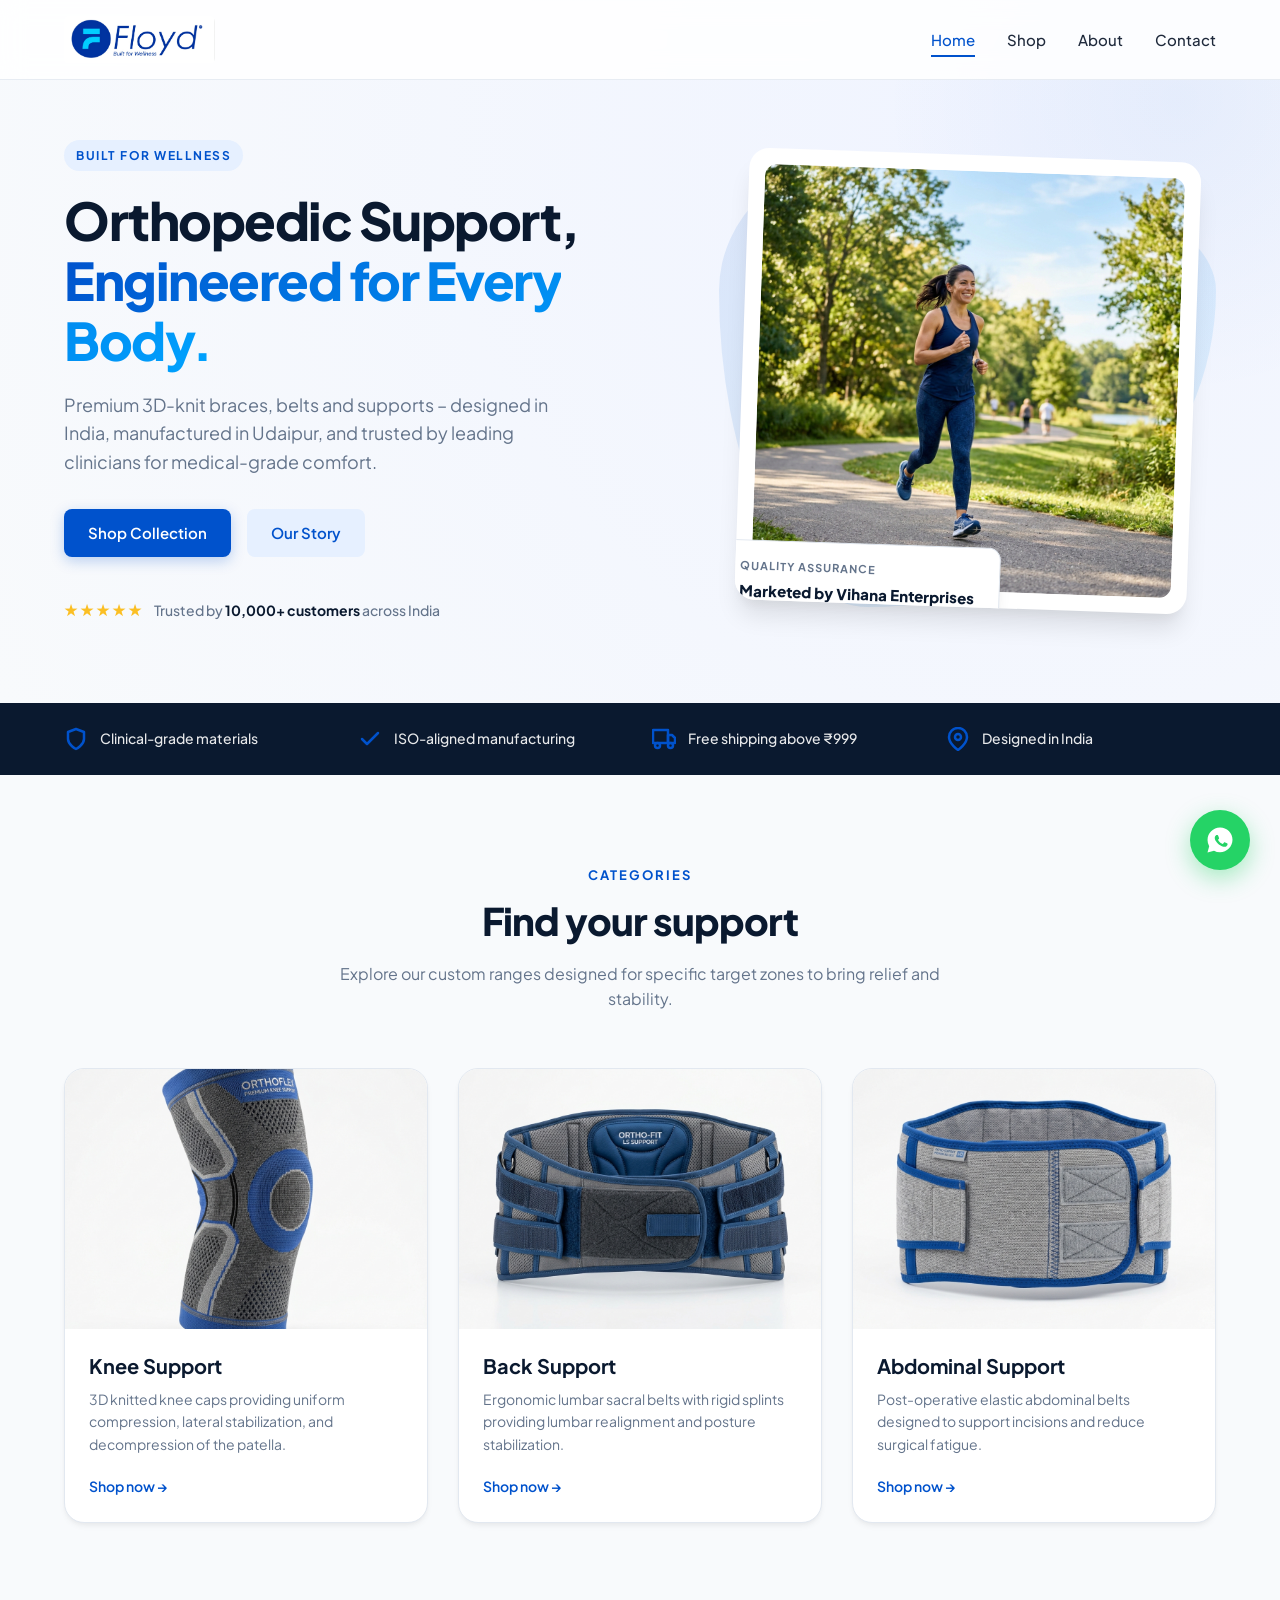
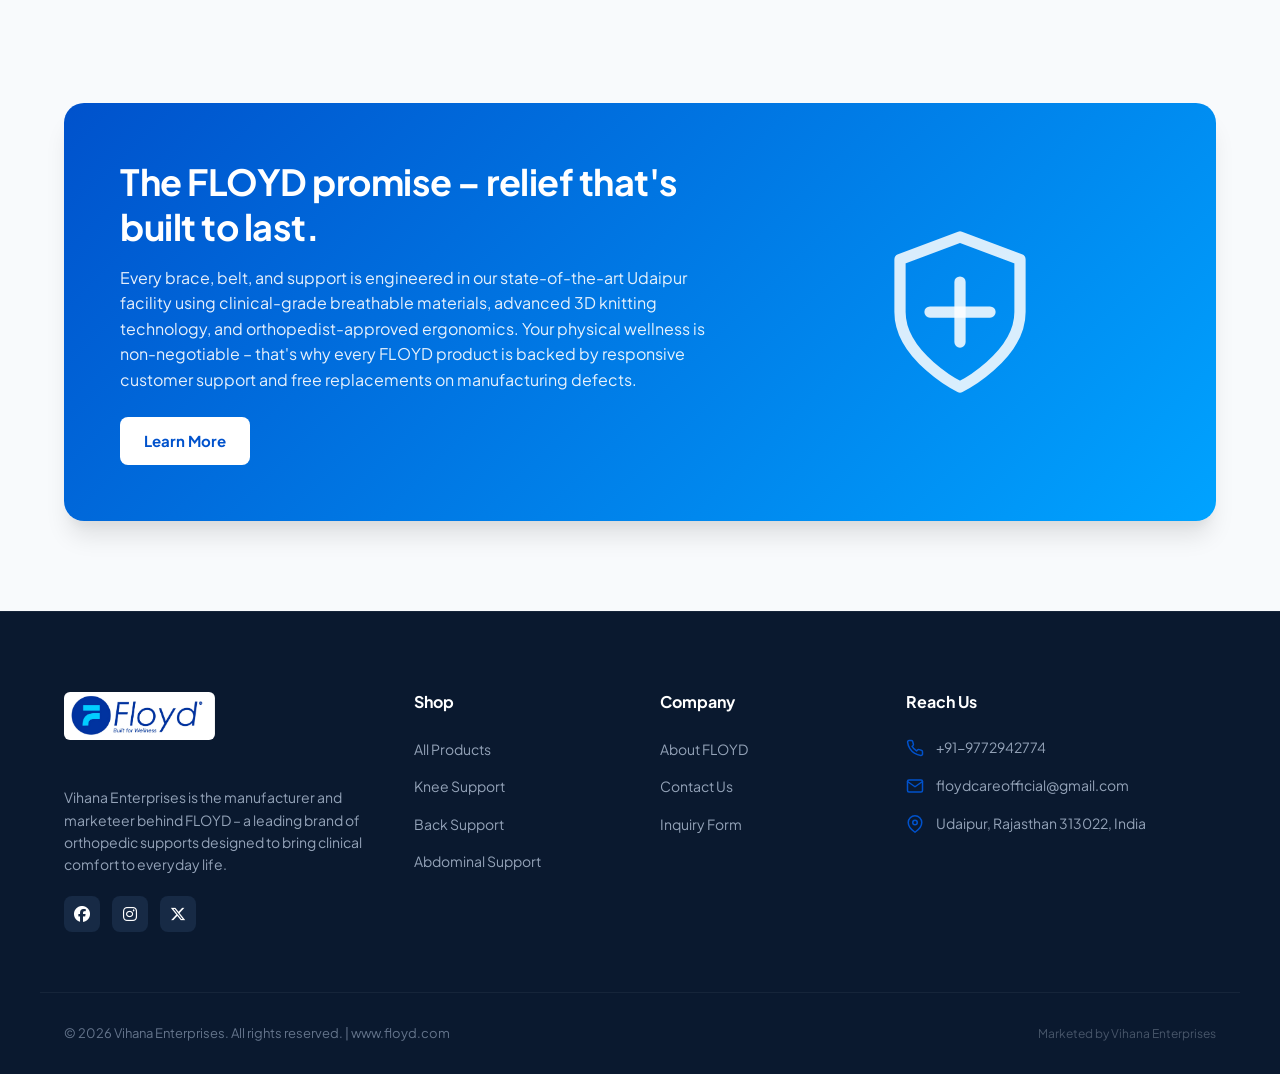
==== index.html @ 330b06b8 "Add main stylesheet for FLOYD design system with comprehensive styles and responsive design" ====
<!DOCTYPE html>
<html lang="en">
<head>
    <meta charset="UTF-8">
    <meta name="viewport" content="width=device-width, initial-scale=1.0">
    <meta name="description" content="FLOYD Orthopedic Supports by Vihana Enterprises. Engineered for clinical comfort in Udaipur, Rajasthan. Shop premium 3D-knit knee caps, lumbar sacral belts, and abdominal supports.">
    <meta name="keywords" content="Floyd, Vihana Enterprises, Orthopedic supports, knee cap, back support, lumbar belt, abdominal belt, Udaipur, India">
    <title>FLOYD Orthopedic Supports | Built for Wellness</title>
    <link rel="stylesheet" href="https://cdnjs.cloudflare.com/ajax/libs/font-awesome/6.5.0/css/all.min.css">
    <link rel="stylesheet" href="styles.css">
</head>
<body>

    <!-- Header Navigation -->
    <header id="main-header">
        <div class="container nav-container">
            <a href="index.html" class="logo" id="header-logo">
                <img src="assets/logo.jpg" alt="FLOYD Logo" class="logo-img">
            </a>
            
            <button class="hamburger" id="menu-hamburger" aria-label="Toggle Menu">
                <span></span>
                <span></span>
                <span></span>
            </button>
            
            <ul class="nav-menu" id="header-nav-menu">
                <li><a href="index.html" class="nav-link">Home</a></li>
                <li><a href="products.html" class="nav-link">Shop</a></li>
                <li><a href="about.html" class="nav-link">About</a></li>
                <li><a href="contact.html" class="nav-link">Contact</a></li>
            </ul>
        </div>
    </header>

    <!-- Main Content -->
    <main>
        
        <!-- Hero Section -->
        <section class="hero" id="home-hero">
            <div class="container hero-grid">
                <div class="hero-content">
                    <span class="badge-tag">Built for Wellness</span>
                    <h1 class="hero-title">
                        Orthopedic Support, <br>
                        <span>Engineered for Every Body.</span>
                    </h1>
                    <p class="hero-desc">
                        Premium 3D-knit braces, belts and supports – designed in India, manufactured in Udaipur, and trusted by leading clinicians for medical-grade comfort.
                    </p>
                    <div class="hero-btns">
                        <a href="products.html" class="btn btn-primary" id="hero-cta-shop">Shop Collection</a>
                        <a href="about.html" class="btn btn-secondary" id="hero-cta-story">Our Story</a>
                    </div>
                    <div class="hero-trust">
                        <div class="stars">
                            <span>★</span><span>★</span><span>★</span><span>★</span><span>★</span>
                        </div>
                        <span class="trust-text">Trusted by <strong>10,000+ customers</strong> across India</span>
                    </div>
                </div>
                
                <div class="hero-image-wrapper">
                    <div class="hero-image-bg"></div>
                    <div class="hero-image-card">
                        <img src="assets/hero_banner.png" alt="FLOYD active orthopedic support lifestyle banner" id="hero-banner-img">
                        <div class="hero-floating-badge">
                            <span class="floating-title">Quality Assurance</span>
                            <span class="floating-val">Marketed by Vihana Enterprises</span>
                        </div>
                    </div>
                </div>
            </div>
        </section>

        <!-- Features ribbon -->
        <section class="features-ribbon" id="features-bar">
            <div class="container ribbon-grid">
                <div class="ribbon-item">
                    <svg width="24" height="24" viewBox="0 0 24 24" fill="none" stroke="currentColor" stroke-width="2.5" stroke-linecap="round" stroke-linejoin="round">
                        <path d="M12 22s8-4 8-10V5l-8-3-8 3v7c0 6 8 10 8 10z"></path>
                    </svg>
                    <span>Clinical-grade materials</span>
                </div>
                <div class="ribbon-item">
                    <svg width="24" height="24" viewBox="0 0 24 24" fill="none" stroke="currentColor" stroke-width="2.5" stroke-linecap="round" stroke-linejoin="round">
                        <polyline points="20 6 9 17 4 12"></polyline>
                    </svg>
                    <span>ISO-aligned manufacturing</span>
                </div>
                <div class="ribbon-item">
                    <svg width="24" height="24" viewBox="0 0 24 24" fill="none" stroke="currentColor" stroke-width="2.5" stroke-linecap="round" stroke-linejoin="round">
                        <rect x="1" y="3" width="15" height="13"></rect>
                        <polygon points="16 8 20 8 23 11 23 16 16 16 16 8"></polygon>
                        <circle cx="5.5" cy="18.5" r="2.5"></circle>
                        <circle cx="18.5" cy="18.5" r="2.5"></circle>
                    </svg>
                    <span>Free shipping above ₹999</span>
                </div>
                <div class="ribbon-item">
                    <svg width="24" height="24" viewBox="0 0 24 24" fill="none" stroke="currentColor" stroke-width="2.5" stroke-linecap="round" stroke-linejoin="round">
                        <path d="M21 10c0 7-9 13-9 13s-9-6-9-13a9 9 0 0 1 18 0z"></path>
                        <circle cx="12" cy="10" r="3"></circle>
                    </svg>
                    <span>Designed in India</span>
                </div>
            </div>
        </section>

        <!-- Categories Section -->
        <section class="section" id="categories-section">
            <div class="container">
                <div class="section-header">
                    <span class="section-subtitle">Categories</span>
                    <h2 class="section-title">Find your support</h2>
                    <p class="section-desc">Explore our custom ranges designed for specific target zones to bring relief and stability.</p>
                </div>
                
                <div class="categories-grid">
                    <!-- Knee Support Card -->
                    <div class="category-card" id="cat-knee">
                        <div class="category-img-container">
                            <img src="assets/knee_support.png" alt="FLOYD Knee Supports">
                        </div>
                        <div class="category-content">
                            <h3 class="category-title">Knee Support</h3>
                            <p class="category-text">3D knitted knee caps providing uniform compression, lateral stabilization, and decompression of the patella.</p>
                            <a href="products.html?category=Knee%20Support" class="category-link">Shop now →</a>
                        </div>
                    </div>
                    
                    <!-- Back Support Card -->
                    <div class="category-card" id="cat-back">
                        <div class="category-img-container">
                            <img src="assets/back_support_ls.png" alt="FLOYD Back Supports">
                        </div>
                        <div class="category-content">
                            <h3 class="category-title">Back Support</h3>
                            <p class="category-text">Ergonomic lumbar sacral belts with rigid splints providing lumbar realignment and posture stabilization.</p>
                            <a href="products.html?category=Back%20Support" class="category-link">Shop now →</a>
                        </div>
                    </div>
                    
                    <!-- Abdominal Support Card -->
                    <div class="category-card" id="cat-abdominal">
                        <div class="category-img-container">
                            <img src="assets/abdominal_support.png" alt="FLOYD Abdominal Supports">
                        </div>
                        <div class="category-content">
                            <h3 class="category-title">Abdominal Support</h3>
                            <p class="category-text">Post-operative elastic abdominal belts designed to support incisions and reduce surgical fatigue.</p>
                            <a href="products.html?category=Abdominal%20Support" class="category-link">Shop now →</a>
                        </div>
                    </div>
                </div>
            </div>
        </section>



        <!-- Floyd Promise Section -->
        <section class="section" id="promise-section">
            <div class="container">
                <div class="banner-promo">
                    <div class="banner-promo-grid">
                        <div>
                            <h2>The FLOYD promise – relief that's built to last.</h2>
                            <p>
                                Every brace, belt, and support is engineered in our state-of-the-art Udaipur facility using clinical-grade breathable materials, advanced 3D knitting technology, and orthopedist-approved ergonomics. Your physical wellness is non-negotiable – that's why every FLOYD product is backed by responsive customer support and free replacements on manufacturing defects.
                            </p>
                            <a href="about.html" class="btn btn-secondary">Learn More</a>
                        </div>
                        <div class="promise-shield-wrapper">
                            <!-- Clean SVG representation of wellness shield -->
                            <svg width="180" height="180" viewBox="0 0 24 24" fill="none" stroke="currentColor" stroke-width="1.5" stroke-linecap="round" stroke-linejoin="round" style="color: rgba(255,255,255,0.85);">
                                <path d="M12 22s8-4 8-10V5l-8-3-8 3v7c0 6 8 10 8 10z"></path>
                                <path d="M12 8v8"></path>
                                <path d="M8 12h8"></path>
                            </svg>
                        </div>
                    </div>
                </div>
            </div>
        </section>

    </main>

    <!-- Footer -->
    <footer id="main-footer">
        <div class="container footer-grid">
            <div class="footer-brand">
                <a href="index.html" class="logo" style="margin-bottom: 20px; display: inline-block;">
                    <img src="assets/logo.jpg" alt="FLOYD Logo" class="logo-img">
                </a>
                <p class="footer-desc">
                    Vihana Enterprises is the manufacturer and marketeer behind FLOYD – a leading brand of orthopedic supports designed to bring clinical comfort to everyday life.
                </p>
                <div class="footer-socials">
                    <a href="https://facebook.com" class="social-icon facebook" target="_blank" aria-label="Facebook">
                        <i class="fa-brands fa-facebook" style="color: rgb(255, 255, 255);"></i>
                    </a>
                    <a href="https://instagram.com" class="social-icon instagram" target="_blank" aria-label="Instagram">
                        <i class="fa-brands fa-instagram" style="color: rgb(255, 255, 255);"></i>
                    </a>
                    <a href="https://twitter.com" class="social-icon twitter" target="_blank" aria-label="Twitter">
                        <i class="fa-brands fa-x-twitter" style="color: rgb(255, 255, 255);"></i>
                    </a>
                </div>
            </div>
            
            <div>
                <h3 class="footer-title">Shop</h3>
                <ul class="footer-links">
                    <li><a href="products.html">All Products</a></li>
                    <li><a href="products.html?category=Knee%20Support">Knee Support</a></li>
                    <li><a href="products.html?category=Back%20Support">Back Support</a></li>
                    <li><a href="products.html?category=Abdominal%20Support">Abdominal Support</a></li>
                </ul>
            </div>
            
            <div>
                <h3 class="footer-title">Company</h3>
                <ul class="footer-links">
                    <li><a href="about.html">About FLOYD</a></li>
                    <li><a href="contact.html">Contact Us</a></li>
                    <li><a href="contact.html">Inquiry Form</a></li>
                </ul>
            </div>
            
            <div>
                <h3 class="footer-title">Reach Us</h3>
                <ul class="footer-contact-list">
                    <li class="footer-contact-item">
                        <svg width="18" height="18" viewBox="0 0 24 24" fill="none" stroke="currentColor" stroke-width="2" stroke-linecap="round" stroke-linejoin="round">
                            <path d="M22 16.92v3a2 2 0 0 1-2.18 2 19.79 19.79 0 0 1-8.63-3.07 19.5 19.5 0 0 1-6-6 19.79 19.79 0 0 1-3.07-8.67A2 2 0 0 1 4.11 2h3a2 2 0 0 1 2 1.72 12.84 12.84 0 0 0 .7 2.81 2 2 0 0 1-.45 2.11L8.09 9.91a16 16 0 0 0 6 6l1.27-1.27a2 2 0 0 1 2.11-.45 12.84 12.84 0 0 0 2.81.7A2 2 0 0 1 22 16.92z"></path>
                        </svg>
                        <span>+91-9772942774</span>
                    </li>
                    <li class="footer-contact-item">
                        <svg width="18" height="18" viewBox="0 0 24 24" fill="none" stroke="currentColor" stroke-width="2" stroke-linecap="round" stroke-linejoin="round">
                            <path d="M4 4h16c1.1 0 2 .9 2 2v12c0 1.1-.9 2-2 2H4c-1.1 0-2-.9-2-2V6c0-1.1.9-2 2-2z"></path>
                            <polyline points="22,6 12,13 2,6"></polyline>
                        </svg>
                        <span>floydcareofficial@gmail.com</span>
                    </li>
                    <li class="footer-contact-item">
                        <svg width="18" height="18" viewBox="0 0 24 24" fill="none" stroke="currentColor" stroke-width="2" stroke-linecap="round" stroke-linejoin="round">
                            <path d="M21 10c0 7-9 13-9 13s-9-6-9-13a9 9 0 0 1 18 0z"></path>
                            <circle cx="12" cy="10" r="3"></circle>
                        </svg>
                        <span>Udaipur, Rajasthan 313022, India</span>
                    </li>
                </ul>
            </div>
        </div>
        
        <div class="container footer-bottom">
            <p class="footer-copy">&copy; 2026 Vihana Enterprises. All rights reserved. | www.floyd.com</p>
            <p style="color: #475569; font-size: 12px;">Marketed by Vihana Enterprises</p>
        </div>
    </footer>

    <!-- Inquiry Modal -->
    <div class="modal" id="inquiry-modal">
        <div class="modal-backdrop"></div>
        <div class="modal-content">
            <button class="modal-close" id="modal-close" aria-label="Close Modal">&times;</button>
            <h2 class="modal-title">Product Inquiry</h2>
            <p class="modal-subtitle">Submit details below and click to send inquiry instantly over WhatsApp.</p>
            
            <form id="inquiry-form">
                <div class="form-group">
                    <label class="form-label" for="inquiry-name">Your Name *</label>
                    <input type="text" id="inquiry-name" class="form-input" placeholder="Enter your full name" required>
                    <div class="form-error"></div>
                </div>
                
                <div class="form-group">
                    <label class="form-label" for="inquiry-phone">WhatsApp Number *</label>
                    <input type="tel" id="inquiry-phone" class="form-input" placeholder="e.g. +91 9876543210" required>
                    <div class="form-error"></div>
                </div>
                
                <div class="form-group">
                    <label class="form-label" for="inquiry-email">Email Address (Optional)</label>
                    <input type="email" id="inquiry-email" class="form-input" placeholder="name@example.com">
                    <div class="form-error"></div>
                </div>
                
                <div class="form-group">
                    <label class="form-label" for="inquiry-product">Select Product</label>
                    <select id="inquiry-product" class="form-input">
                        <option value="FLOYD 2D Knitted Knee Cap">FLOYD 2D Knitted Knee Cap</option>
                        <option value="FLOYD Lumbar Sacral (LS) Belt">FLOYD Lumbar Sacral (LS) Belt</option>
                        <option value="FLOYD Abdominal Support Belt">FLOYD Abdominal Support Belt</option>
                        <option value="FLOYD Contour Lumbar Belt">FLOYD Contour Lumbar Belt</option>
                    </select>
                </div>
                
                <div class="form-group">
                    <label class="form-label" for="inquiry-message">Your Message / Requirements</label>
                    <textarea id="inquiry-message" class="form-input" placeholder="Ask about sizes, bulk orders, shipping details, etc."></textarea>
                </div>
                
                <button type="submit" class="btn btn-primary" style="width: 100%;" id="submit-inquiry">Send via WhatsApp</button>
            </form>
        </div>
    </div>

    <!-- WhatsApp Floating Widget -->
    <div class="whatsapp-widget">
        <span class="whatsapp-tooltip">Chat with Floyd Care</span>
        <a href="https://wa.me/919772942774?text=Hello!%20I%20want%20to%20inquire%20about%20FLOYD%20Orthopedic%20supports." target="_blank" class="whatsapp-bubble" aria-label="Chat on WhatsApp" id="floating-whatsapp-btn">
            <svg width="30" height="30" viewBox="0 0 24 24" fill="currentColor" style="color: #fff;">
                <path d="M12.012 2c-5.506 0-9.989 4.478-9.99 9.984a9.96 9.96 0 0 0 1.333 4.982L2 22l5.202-1.362a9.92 9.92 0 0 0 4.808 1.238h.005c5.502 0 9.987-4.479 9.988-9.987.002-2.67-1.037-5.178-2.927-7.07A9.925 9.925 0 0 0 12.012 2zm5.727 14.1c-.247.697-1.204 1.293-1.663 1.352-.459.06-1.02.109-2.993-.672-2.52-1.001-4.113-3.565-4.24-3.731-.127-.168-1.035-1.378-1.035-2.628 0-1.25.654-1.866.887-2.112.233-.247.508-.309.678-.309.169 0 .339.001.487.009.157.008.365-.06.572.44.207.5.709 1.729.771 1.854.062.125.103.271.02.44-.083.166-.124.271-.249.414-.124.145-.262.324-.374.436-.125.124-.255.259-.11.507.145.248.641 1.057 1.378 1.713.949.845 1.751 1.11 2.006 1.237.255.127.402.107.551-.063.149-.17.639-.741.808-.995.17-.254.339-.212.572-.125.233.086 1.483.7 1.737.828.254.127.424.19.488.3.063.108.063.626-.184 1.323z"/>
            </svg>
        </a>
    </div>

    <!-- General Javascript -->
    <script src="script.js"></script>
</body>
</html>
---- styles.css ----
/* 
   FLOYD - Premium Orthopedic Supports
   Design System & Styling
   Author: Antigravity Code Assistant
*/

@import url('https://fonts.googleapis.com/css2?family=Plus+Jakarta+Sans:wght@300;400;500;600;700;800&display=swap');

/* CSS Variables */
:root {
    --primary-color: #0A192F;
    --primary-light: #172A45;
    --accent-blue: #0052CC;
    --accent-hover: #0043A4;
    --accent-light: #E6F0FF;
    --text-main: #1E293B;
    --text-muted: #64748B;
    --bg-main: #F8FAFC;
    --bg-white: #FFFFFF;
    --border-color: #E2E8F0;
    --success-color: #10B981;
    --warning-color: #F59E0B;
    --danger-color: #EF4444;
    --font-family: 'Plus Jakarta Sans', sans-serif;
    
    /* Shadows & Transitions */
    --shadow-sm: 0 1px 3px rgba(0, 0, 0, 0.05);
    --shadow-md: 0 4px 6px -1px rgba(0, 0, 0, 0.05), 0 2px 4px -1px rgba(0, 0, 0, 0.03);
    --shadow-lg: 0 10px 15px -3px rgba(0, 0, 0, 0.08), 0 4px 6px -2px rgba(0, 0, 0, 0.04);
    --shadow-premium: 0 20px 25px -5px rgba(0, 0, 0, 0.1), 0 10px 10px -5px rgba(0, 0, 0, 0.04);
    --transition-fast: all 0.2s cubic-bezier(0.4, 0, 0.2, 1);
    --transition-smooth: all 0.3s cubic-bezier(0.4, 0, 0.2, 1);
    --border-radius-sm: 8px;
    --border-radius-md: 12px;
    --border-radius-lg: 20px;
    
    /* Layout Sizes */
    --header-height: 80px;
    --max-width: 1200px;
}

/* Reset & Base Styles */
* {
    margin: 0;
    padding: 0;
    box-sizing: border-box;
}

html {
    scroll-behavior: smooth;
    font-size: 16px;
}

body {
    font-family: var(--font-family);
    background-color: var(--bg-main);
    color: var(--text-main);
    line-height: 1.6;
    overflow-x: hidden;
}

h1, h2, h3, h4, h5, h6 {
    font-weight: 700;
    color: var(--primary-color);
    line-height: 1.25;
}

a {
    color: inherit;
    text-decoration: none;
    transition: var(--transition-fast);
}

img {
    max-width: 100%;
    height: auto;
    display: block;
}

button, input, textarea, select {
    font-family: inherit;
    font-size: inherit;
    outline: none;
}

.container {
    width: 100%;
    max-width: var(--max-width);
    margin: 0 auto;
    padding: 0 24px;
}

/* Header & Navigation */
header {
    position: fixed;
    top: 0;
    left: 0;
    width: 100%;
    height: var(--header-height);
    background-color: rgba(255, 255, 255, 0.85);
    backdrop-filter: blur(12px);
    -webkit-backdrop-filter: blur(12px);
    border-bottom: 1px solid rgba(226, 232, 240, 0.8);
    z-index: 1000;
    transition: var(--transition-smooth);
}

header.scrolled {
    height: 70px;
    box-shadow: var(--shadow-md);
    background-color: rgba(255, 255, 255, 0.95);
}

.nav-container {
    height: 100%;
    display: flex;
    justify-content: space-between;
    align-items: center;
}

.logo {
    display: flex;
    align-items: center;
    gap: 10px;
}

.logo-img {
    height: 48px;
    width: auto;
    object-fit: contain;
    border-radius: 6px;
    transition: var(--transition-smooth);
}

.logo:hover .logo-img {
    transform: scale(1.03);
}

.logo-icon {
    width: 38px;
    height: 38px;
    background: linear-gradient(135deg, var(--accent-blue), #00A3FF);
    border-radius: 10px;
    display: flex;
    align-items: center;
    justify-content: center;
    color: #fff;
    font-weight: 800;
    font-size: 20px;
    box-shadow: 0 4px 10px rgba(0, 82, 204, 0.3);
}

.logo-text {
    font-size: 24px;
    font-weight: 800;
    letter-spacing: -0.5px;
    background: linear-gradient(to right, var(--primary-color), var(--accent-blue));
    -webkit-background-clip: text;
    -webkit-text-fill-color: transparent;
}

.logo-sub {
    font-size: 10px;
    text-transform: uppercase;
    letter-spacing: 1px;
    color: var(--text-muted);
    font-weight: 600;
    margin-top: -3px;
}

.nav-menu {
    display: flex;
    align-items: center;
    gap: 32px;
    list-style: none;
}

.nav-link {
    font-weight: 500;
    font-size: 15px;
    color: var(--text-main);
    position: relative;
    padding: 8px 0;
}

.nav-link::after {
    content: '';
    position: absolute;
    bottom: 0;
    left: 0;
    width: 0;
    height: 2px;
    background-color: var(--accent-blue);
    transition: var(--transition-fast);
}

.nav-link:hover, .nav-link.active {
    color: var(--accent-blue);
}

.nav-link.active::after, .nav-link:hover::after {
    width: 100%;
}

.nav-actions {
    display: flex;
    align-items: center;
    gap: 16px;
}

.btn {
    display: inline-flex;
    align-items: center;
    justify-content: center;
    padding: 12px 24px;
    border-radius: var(--border-radius-sm);
    font-weight: 600;
    font-size: 15px;
    transition: var(--transition-smooth);
    cursor: pointer;
    border: none;
    gap: 8px;
}

.btn-primary {
    background-color: var(--accent-blue);
    color: #ffffff;
    box-shadow: 0 4px 14px rgba(0, 82, 204, 0.25);
}

.btn-primary:hover {
    background-color: var(--accent-hover);
    transform: translateY(-2px);
    box-shadow: 0 6px 20px rgba(0, 82, 204, 0.35);
}

.btn-secondary {
    background-color: var(--accent-light);
    color: var(--accent-blue);
}

.btn-secondary:hover {
    background-color: #D6E4FF;
    transform: translateY(-2px);
}

.btn-outline {
    background-color: transparent;
    border: 2px solid var(--accent-blue);
    color: var(--accent-blue);
}

.btn-outline:hover {
    background-color: var(--accent-blue);
    color: #ffffff;
    transform: translateY(-2px);
}

.hamburger {
    display: none;
    flex-direction: column;
    gap: 6px;
    cursor: pointer;
    border: none;
    background: transparent;
    padding: 8px;
    z-index: 1001;
}

.hamburger span {
    display: block;
    width: 26px;
    height: 2.5px;
    background-color: var(--primary-color);
    border-radius: 2px;
    transition: var(--transition-smooth);
}

/* Hero Section */
.hero {
    padding: calc(var(--header-height) + 60px) 0 80px 0;
    background: radial-gradient(circle at 80% 20%, #F0F4FF 0%, var(--bg-main) 100%);
    overflow: hidden;
    position: relative;
}

.hero::before {
    content: '';
    position: absolute;
    width: 600px;
    height: 600px;
    background: radial-gradient(circle, rgba(0, 82, 204, 0.05) 0%, transparent 70%);
    top: -200px;
    right: -200px;
    z-index: 0;
}

.hero-grid {
    display: grid;
    grid-template-columns: 1.1fr 0.9fr;
    gap: 48px;
    align-items: center;
    position: relative;
    z-index: 1;
}

.badge-tag {
    display: inline-block;
    padding: 6px 12px;
    background-color: var(--accent-light);
    color: var(--accent-blue);
    font-size: 12px;
    font-weight: 700;
    text-transform: uppercase;
    letter-spacing: 1.5px;
    border-radius: 50px;
    margin-bottom: 20px;
}

.hero-title {
    font-size: 52px;
    font-weight: 800;
    letter-spacing: -1.5px;
    margin-bottom: 20px;
    line-height: 1.15;
}

.hero-title span {
    background: linear-gradient(135deg, var(--accent-blue), #00A3FF);
    -webkit-background-clip: text;
    -webkit-text-fill-color: transparent;
}

.hero-desc {
    font-size: 18px;
    color: var(--text-muted);
    margin-bottom: 32px;
    max-width: 520px;
}

.hero-btns {
    display: flex;
    gap: 16px;
    margin-bottom: 40px;
}

.hero-trust {
    display: flex;
    align-items: center;
    gap: 12px;
}

.stars {
    color: #FBBF24;
    display: flex;
    gap: 2px;
}

.trust-text {
    font-size: 14px;
    color: var(--text-muted);
    font-weight: 500;
}

.trust-text strong {
    color: var(--primary-color);
}

.hero-image-wrapper {
    position: relative;
    display: flex;
    justify-content: center;
    align-items: center;
}

.hero-image-bg {
    position: absolute;
    width: 100%;
    height: 100%;
    background: linear-gradient(135deg, var(--accent-blue), #00A3FF);
    border-radius: 30% 70% 70% 30% / 30% 30% 70% 70%;
    opacity: 0.1;
    animation: blobMorph 10s ease-in-out infinite alternate;
    z-index: 0;
}

.hero-image-card {
    position: relative;
    background: var(--bg-white);
    padding: 16px;
    border-radius: var(--border-radius-lg);
    box-shadow: var(--shadow-premium);
    z-index: 1;
    overflow: hidden;
    transform: rotate(2deg);
    transition: var(--transition-smooth);
}

.hero-image-card:hover {
    transform: rotate(0deg) scale(1.02);
}

.hero-image-card img {
    border-radius: 12px;
    width: 100%;
    max-height: 420px;
    object-fit: cover;
}

.hero-floating-badge {
    position: absolute;
    bottom: -20px;
    left: -20px;
    background: var(--bg-white);
    padding: 16px 24px;
    border-radius: var(--border-radius-md);
    box-shadow: var(--shadow-lg);
    display: flex;
    flex-direction: column;
    gap: 4px;
    z-index: 2;
    border: 1px solid var(--border-color);
}

.floating-title {
    font-size: 11px;
    text-transform: uppercase;
    letter-spacing: 1px;
    color: var(--text-muted);
    font-weight: 700;
}

.floating-val {
    font-size: 15px;
    font-weight: 800;
    color: var(--primary-color);
}

/* Feature Ribbons */
.features-ribbon {
    background-color: var(--primary-color);
    color: #fff;
    padding: 24px 0;
    position: relative;
    z-index: 10;
}

.ribbon-grid {
    display: grid;
    grid-template-columns: repeat(4, 1fr);
    gap: 24px;
}

.ribbon-item {
    display: flex;
    align-items: center;
    gap: 12px;
    color: rgba(255, 255, 255, 0.9);
    font-size: 14px;
    font-weight: 500;
}

.ribbon-item svg {
    color: var(--accent-blue);
    flex-shrink: 0;
}

/* Sections Styling */
.section {
    padding: 90px 0;
}

.section-bg {
    background-color: var(--bg-white);
}

.section-header {
    text-align: center;
    max-width: 650px;
    margin: 0 auto 56px auto;
}

.section-subtitle {
    display: block;
    color: var(--accent-blue);
    font-size: 13px;
    font-weight: 700;
    text-transform: uppercase;
    letter-spacing: 2px;
    margin-bottom: 12px;
}

.section-title {
    font-size: 38px;
    font-weight: 800;
    letter-spacing: -1px;
    margin-bottom: 16px;
}

.section-desc {
    color: var(--text-muted);
    font-size: 16px;
}

/* Categories Section */
.categories-grid {
    display: grid;
    grid-template-columns: repeat(3, 1fr);
    gap: 30px;
}

.category-card {
    background: var(--bg-white);
    border-radius: var(--border-radius-lg);
    overflow: hidden;
    box-shadow: var(--shadow-md);
    border: 1px solid var(--border-color);
    transition: var(--transition-smooth);
    display: flex;
    flex-direction: column;
}

.category-card:hover {
    transform: translateY(-8px);
    box-shadow: var(--shadow-premium);
    border-color: rgba(0, 82, 204, 0.2);
}

.category-img-container {
    height: 260px;
    overflow: hidden;
    position: relative;
    background-color: var(--bg-main);
}

.category-img-container img {
    width: 100%;
    height: 100%;
    object-fit: cover;
    transition: var(--transition-smooth);
}

.category-card:hover .category-img-container img {
    transform: scale(1.08);
}

.category-content {
    padding: 24px;
    flex-grow: 1;
    display: flex;
    flex-direction: column;
}

.category-title {
    font-size: 20px;
    margin-bottom: 10px;
}

.category-text {
    color: var(--text-muted);
    font-size: 14px;
    margin-bottom: 20px;
    flex-grow: 1;
}

.category-link {
    font-weight: 600;
    font-size: 14px;
    color: var(--accent-blue);
    display: inline-flex;
    align-items: center;
    gap: 6px;
}

.category-card:hover .category-link {
    gap: 12px;
}

/* Bestsellers / Product Grid */
.products-grid {
    display: grid;
    grid-template-columns: repeat(4, 1fr);
    gap: 24px;
}

.product-card {
    background: var(--bg-white);
    border-radius: var(--border-radius-md);
    border: 1px solid var(--border-color);
    padding: 16px;
    position: relative;
    transition: var(--transition-smooth);
    display: flex;
    flex-direction: column;
    justify-content: space-between;
}

.product-card:hover {
    transform: translateY(-5px);
    box-shadow: var(--shadow-lg);
    border-color: rgba(0, 82, 204, 0.15);
}

.discount-badge {
    position: absolute;
    top: 16px;
    left: 16px;
    background-color: #06B6D4;
    color: #fff;
    font-size: 11px;
    font-weight: 700;
    padding: 4px 8px;
    border-radius: 4px;
    z-index: 10;
}

.product-img-wrapper {
    height: 220px;
    background-color: var(--bg-main);
    border-radius: 8px;
    overflow: hidden;
    margin-bottom: 16px;
    display: flex;
    align-items: center;
    justify-content: center;
}

.product-img-wrapper img {
    max-height: 100%;
    max-width: 100%;
    object-fit: contain;
    transition: var(--transition-smooth);
}

.product-card:hover .product-img-wrapper img {
    transform: scale(1.05);
}

.product-meta {
    font-size: 12px;
    color: var(--text-muted);
    font-weight: 600;
    text-transform: uppercase;
    letter-spacing: 0.5px;
    margin-bottom: 6px;
}

.product-name {
    font-size: 16px;
    font-weight: 700;
    color: var(--primary-color);
    margin-bottom: 12px;
    line-height: 1.3;
    min-height: 42px;
}

.product-price-row {
    display: flex;
    align-items: center;
    gap: 8px;
    margin-bottom: 16px;
}

.current-price {
    font-size: 18px;
    font-weight: 800;
    color: var(--accent-blue);
}

.original-price {
    font-size: 14px;
    color: var(--text-muted);
    text-decoration: line-through;
}

.product-card .btn {
    width: 100%;
    padding: 10px 16px;
    font-size: 14px;
}

/* Banner Promo Section */
.banner-promo {
    background: linear-gradient(135deg, var(--accent-blue), #00A3FF);
    color: #fff;
    border-radius: var(--border-radius-lg);
    padding: 56px;
    overflow: hidden;
    position: relative;
    box-shadow: var(--shadow-premium);
}

.banner-promo-grid {
    display: grid;
    grid-template-columns: 1.2fr 0.8fr;
    gap: 40px;
    align-items: center;
}

.promise-shield-wrapper {
    display: flex;
    justify-content: center;
}

.banner-promo h2 {
    color: #fff;
    font-size: 36px;
    margin-bottom: 16px;
    letter-spacing: -0.5px;
}

.banner-promo p {
    color: rgba(255, 255, 255, 0.9);
    font-size: 16px;
    line-height: 1.6;
    margin-bottom: 24px;
}

.banner-promo .btn {
    background-color: #fff;
    color: var(--accent-blue);
    font-weight: 700;
}

.banner-promo .btn:hover {
    background-color: var(--accent-light);
    transform: translateY(-2px);
}

/* Footer Section */
footer {
    background-color: var(--primary-color);
    color: #94A3B8;
    padding: 80px 0 30px 0;
    border-top: 1px solid rgba(255, 255, 255, 0.05);
}

.footer-grid {
    display: grid;
    grid-template-columns: 1.2fr 0.8fr 0.8fr 1.2fr;
    gap: 40px;
    margin-bottom: 60px;
}

.footer-brand .logo-text {
    background: linear-gradient(to right, #fff, #00A3FF);
    -webkit-background-clip: text;
    -webkit-text-fill-color: transparent;
}

.footer-desc {
    font-size: 14px;
    margin: 20px 0;
    line-height: 1.6;
}

.footer-socials {
    display: flex;
    gap: 12px;
}

.social-icon {
    width: 36px;
    height: 36px;
    background-color: var(--primary-light);
    border-radius: 8px;
    display: flex;
    align-items: center;
    justify-content: center;
    color: #fff;
    transition: var(--transition-fast);
}

.social-icon:hover {
    transform: translateY(-2px);
}

.social-icon.facebook:hover {
    background-color: rgb(24, 119, 242);
}

.social-icon.instagram:hover {
    background-color: rgb(225, 48, 108);
}

.social-icon.twitter:hover {
    background-color: rgb(15, 23, 42);
}

.footer-title {
    color: #fff;
    font-size: 16px;
    font-weight: 700;
    margin-bottom: 24px;
    position: relative;
}

.footer-links {
    list-style: none;
    display: flex;
    flex-direction: column;
    gap: 12px;
}

.footer-links a {
    font-size: 14px;
}

.footer-links a:hover {
    color: #fff;
    padding-left: 4px;
}

.footer-contact-list {
    list-style: none;
    display: flex;
    flex-direction: column;
    gap: 16px;
}

.footer-contact-item {
    display: flex;
    align-items: flex-start;
    gap: 12px;
    font-size: 14px;
}

.footer-contact-item svg {
    color: var(--accent-blue);
    flex-shrink: 0;
    margin-top: 3px;
}

.footer-bottom {
    border-top: 1px solid rgba(255, 255, 255, 0.05);
    padding-top: 30px;
    display: flex;
    justify-content: space-between;
    align-items: center;
    font-size: 13px;
}

.footer-copy {
    color: #64748B;
}

/* FLOYD Promise Details section in About */
.about-hero {
    padding: calc(var(--header-height) + 60px) 0 80px 0;
    background: radial-gradient(circle at 10% 20%, #F0F4FF 0%, var(--bg-main) 100%);
}

.about-hero-grid {
    display: grid;
    grid-template-columns: 1.25fr 0.75fr;
    gap: 48px;
    align-items: center;
}

.about-hero-text {
    max-width: 100%;
}

.about-hero-image-wrapper {
    display: flex;
    justify-content: center;
    align-items: center;
}

.about-owner-card {
    background: var(--bg-white);
    padding: 16px;
    border-radius: var(--border-radius-lg);
    box-shadow: var(--shadow-premium);
    border: 1px solid var(--border-color);
    width: 100%;
    max-width: 360px;
    transition: var(--transition-smooth);
}

.about-owner-card:hover {
    transform: translateY(-5px);
    box-shadow: 0 30px 45px -10px rgba(0, 0, 0, 0.12);
}

.about-owner-img {
    width: 100%;
    height: auto;
    border-radius: 12px;
    object-fit: cover;
    aspect-ratio: 4 / 5;
}

.about-owner-info {
    margin-top: 16px;
    text-align: center;
}

.about-owner-name {
    font-size: 19px;
    font-weight: 800;
    color: var(--primary-color);
    letter-spacing: -0.3px;
}

.about-owner-title {
    font-size: 12px;
    color: var(--accent-blue);
    font-weight: 700;
    margin-top: 4px;
    text-transform: uppercase;
    letter-spacing: 0.5px;
}

.about-features-grid {
    display: grid;
    grid-template-columns: repeat(2, 1fr);
    gap: 40px;
    margin-top: 60px;
}

.about-feature-card {
    background: var(--bg-white);
    padding: 32px;
    border-radius: var(--border-radius-md);
    box-shadow: var(--shadow-sm);
    border: 1px solid var(--border-color);
    display: flex;
    gap: 20px;
    transition: var(--transition-smooth);
}

.about-feature-card:hover {
    box-shadow: var(--shadow-lg);
    border-color: rgba(0, 82, 204, 0.15);
}

.about-feature-icon {
    width: 48px;
    height: 48px;
    border-radius: 12px;
    background-color: var(--accent-light);
    color: var(--accent-blue);
    display: flex;
    align-items: center;
    justify-content: center;
    flex-shrink: 0;
}

.about-feature-title {
    font-size: 18px;
    margin-bottom: 8px;
}

.about-feature-text {
    font-size: 14px;
    color: var(--text-muted);
}

/* About Page Get in Touch Banner */
.about-contact-banner {
    margin-top: 80px;
    padding: 48px;
    background: linear-gradient(135deg, var(--accent-blue) 0%, #0099FF 100%);
    border-radius: var(--border-radius-lg);
    box-shadow: var(--shadow-premium);
}

.about-contact-grid {
    display: grid;
    grid-template-columns: 1.2fr 0.8fr;
    gap: 40px;
    align-items: center;
}

.about-contact-info {
    display: flex;
    flex-direction: column;
    gap: 12px;
    color: #ffffff;
    justify-content: center;
    align-items: flex-start;
    padding-left: 40px;
    border-left: 1px solid rgba(255, 255, 255, 0.2);
}

/* Contact Page Styles */
.contact-grid {
    display: grid;
    grid-template-columns: 0.9fr 1.1fr;
    gap: 48px;
}

.contact-info-card {
    background: var(--bg-white);
    padding: 40px;
    border-radius: var(--border-radius-lg);
    box-shadow: var(--shadow-md);
    border: 1px solid var(--border-color);
}

.contact-details {
    margin-top: 32px;
    display: flex;
    flex-direction: column;
    gap: 24px;
}

.contact-detail-item {
    display: flex;
    align-items: flex-start;
    gap: 16px;
}

.contact-detail-icon {
    width: 48px;
    height: 48px;
    border-radius: 12px;
    background-color: var(--accent-light);
    color: var(--accent-blue);
    display: flex;
    align-items: center;
    justify-content: center;
    flex-shrink: 0;
}

.contact-detail-label {
    font-size: 12px;
    text-transform: uppercase;
    font-weight: 700;
    color: var(--text-muted);
    letter-spacing: 0.5px;
}

.contact-detail-value {
    font-size: 16px;
    font-weight: 600;
    color: var(--primary-color);
    margin-top: 2px;
}

.contact-form-wrapper {
    background: var(--bg-white);
    padding: 40px;
    border-radius: var(--border-radius-lg);
    box-shadow: var(--shadow-lg);
    border: 1px solid var(--border-color);
}

.form-title {
    font-size: 24px;
    margin-bottom: 24px;
}

.form-group {
    margin-bottom: 20px;
}

.form-label {
    display: block;
    font-size: 14px;
    font-weight: 600;
    color: var(--primary-color);
    margin-bottom: 8px;
}

.form-input {
    width: 100%;
    padding: 12px 16px;
    border-radius: var(--border-radius-sm);
    border: 1px solid var(--border-color);
    background-color: var(--bg-main);
    color: var(--text-main);
    font-size: 15px;
    transition: var(--transition-fast);
}

.form-input:focus {
    border-color: var(--accent-blue);
    background-color: #fff;
    box-shadow: 0 0 0 3px rgba(0, 82, 204, 0.1);
}

textarea.form-input {
    resize: vertical;
    min-height: 120px;
}

.form-error {
    color: var(--danger-color);
    font-size: 12px;
    font-weight: 500;
    margin-top: 4px;
    display: none;
}

/* Map Section */
.map-container {
    height: 450px;
    border-radius: var(--border-radius-lg);
    overflow: hidden;
    box-shadow: var(--shadow-md);
    border: 1px solid var(--border-color);
}

.map-container iframe {
    width: 100%;
    height: 100%;
    border: 0;
}

/* Products Catalog Filtering Elements */
.catalog-header {
    display: flex;
    justify-content: space-between;
    align-items: center;
    margin-bottom: 40px;
    gap: 20px;
    flex-wrap: wrap;
}

.filter-chips {
    display: flex;
    gap: 12px;
    flex-wrap: wrap;
}

.filter-chip {
    padding: 10px 20px;
    border-radius: 50px;
    background-color: var(--bg-white);
    border: 1px solid var(--border-color);
    font-weight: 600;
    font-size: 14px;
    cursor: pointer;
    transition: var(--transition-fast);
}

.filter-chip:hover {
    border-color: var(--accent-blue);
    color: var(--accent-blue);
}

.filter-chip.active {
    background-color: var(--accent-blue);
    color: #fff;
    border-color: var(--accent-blue);
    box-shadow: 0 4px 10px rgba(0, 82, 204, 0.2);
}

.search-box {
    position: relative;
    max-width: 320px;
    width: 100%;
}

.search-input {
    width: 100%;
    padding: 12px 16px 12px 42px;
    border-radius: 50px;
    border: 1px solid var(--border-color);
    font-size: 14px;
    background-color: var(--bg-white);
    transition: var(--transition-fast);
}

.search-input:focus {
    border-color: var(--accent-blue);
    box-shadow: 0 0 0 3px rgba(0, 82, 204, 0.1);
}

.search-icon {
    position: absolute;
    left: 16px;
    top: 50%;
    transform: translateY(-50%);
    color: var(--text-muted);
    pointer-events: none;
}

.no-products {
    text-align: center;
    grid-column: 1 / -1;
    padding: 60px 20px;
    background: var(--bg-white);
    border-radius: var(--border-radius-md);
    border: 1px solid var(--border-color);
}

.no-products-icon {
    font-size: 48px;
    margin-bottom: 16px;
    color: var(--text-muted);
}

/* Inquiry Modal */
.modal {
    position: fixed;
    top: 0;
    left: 0;
    width: 100%;
    height: 100%;
    z-index: 2000;
    display: none;
    align-items: center;
    justify-content: center;
    opacity: 0;
    transition: opacity 0.3s ease;
}

.modal.active {
    display: flex;
    opacity: 1;
}

.modal-backdrop {
    position: absolute;
    width: 100%;
    height: 100%;
    background-color: rgba(10, 25, 47, 0.6);
    backdrop-filter: blur(4px);
}

.modal-content {
    position: relative;
    background-color: var(--bg-white);
    width: 100%;
    max-width: 550px;
    padding: 40px;
    border-radius: var(--border-radius-lg);
    box-shadow: var(--shadow-premium);
    z-index: 10;
    transform: scale(0.9);
    transition: transform 0.3s cubic-bezier(0.34, 1.56, 0.64, 1);
    max-height: 90vh;
    overflow-y: auto;
}

.modal.active .modal-content {
    transform: scale(1);
}

.modal-close {
    position: absolute;
    top: 24px;
    right: 24px;
    border: none;
    background: transparent;
    cursor: pointer;
    font-size: 24px;
    color: var(--text-muted);
    transition: var(--transition-fast);
    padding: 4px;
}

.modal-close:hover {
    color: var(--primary-color);
    transform: rotate(90deg);
}

.modal-title {
    font-size: 24px;
    margin-bottom: 8px;
}

.modal-subtitle {
    font-size: 14px;
    color: var(--text-muted);
    margin-bottom: 24px;
}

/* Floating WhatsApp Widget */
.whatsapp-widget {
    position: fixed;
    bottom: 30px;
    right: 30px;
    z-index: 999;
    display: flex;
    align-items: center;
    gap: 12px;
}

.whatsapp-bubble {
    width: 60px;
    height: 60px;
    background-color: #25D366;
    border-radius: 50%;
    display: flex;
    align-items: center;
    justify-content: center;
    color: #fff;
    box-shadow: 0 8px 24px rgba(37, 211, 102, 0.4);
    cursor: pointer;
    transition: var(--transition-smooth);
    border: none;
    position: relative;
}

.whatsapp-bubble::after {
    content: '';
    position: absolute;
    width: 100%;
    height: 100%;
    top: 0;
    left: 0;
    border-radius: 50%;
    box-shadow: 0 0 0 0 rgba(37, 211, 102, 0.6);
    animation: whatsappPulse 2s infinite;
}

.whatsapp-bubble:hover {
    background-color: #20BA56;
    transform: scale(1.1) rotate(5deg);
    box-shadow: 0 10px 28px rgba(37, 211, 102, 0.5);
}

.whatsapp-tooltip {
    background-color: var(--primary-color);
    color: #fff;
    padding: 10px 16px;
    border-radius: var(--border-radius-sm);
    font-size: 13px;
    font-weight: 600;
    box-shadow: var(--shadow-lg);
    white-space: nowrap;
    opacity: 0;
    transform: translateX(15px);
    transition: var(--transition-smooth);
    pointer-events: none;
    border: 1px solid rgba(255, 255, 255, 0.1);
}

.whatsapp-widget:hover .whatsapp-tooltip {
    opacity: 1;
    transform: translateX(0);
}

/* Animations */
@keyframes blobMorph {
    0% {
        border-radius: 30% 70% 70% 30% / 30% 30% 70% 70%;
    }
    100% {
        border-radius: 70% 30% 30% 70% / 70% 70% 30% 30%;
    }
}

@keyframes whatsappPulse {
    0% {
        transform: scale(1);
        opacity: 1;
    }
    100% {
        transform: scale(1.4);
        opacity: 0;
    }
}

/* Responsive Breakpoints */
@media (max-width: 1024px) {
    .hero-title {
        font-size: 42px;
    }
    .ribbon-grid {
        grid-template-columns: repeat(2, 1fr);
        gap: 16px;
    }
    .products-grid {
        grid-template-columns: repeat(3, 1fr);
    }
    .footer-grid {
        grid-template-columns: repeat(2, 1fr);
    }
}

@media (max-width: 768px) {
    .hamburger {
        display: flex;
    }
    
    .nav-menu {
        position: fixed;
        top: var(--header-height);
        left: -100%;
        width: 100%;
        height: calc(100vh - var(--header-height));
        background-color: var(--bg-white);
        flex-direction: column;
        justify-content: flex-start;
        padding: 40px 24px;
        gap: 24px;
        transition: var(--transition-smooth);
        border-top: 1px solid var(--border-color);
        box-shadow: var(--shadow-lg);
    }
    
    .nav-menu.active {
        left: 0;
    }
    
    .nav-actions {
        display: none; /* Hide action buttons on mobile, or move into menu */
    }
    
    .nav-menu.active ~ .nav-actions {
        display: flex;
        position: absolute;
        bottom: 40px;
        left: 24px;
        width: calc(100% - 48px);
    }
    
    .hero-grid {
        grid-template-columns: 1fr;
        gap: 40px;
        text-align: center;
    }
    
    .hero-desc {
        margin-left: auto;
        margin-right: auto;
    }
    
    .hero-btns {
        justify-content: center;
    }
    
    .hero-trust {
        justify-content: center;
    }
    
    .hero-image-wrapper {
        order: -1;
        margin-bottom: 20px;
    }
    
    .hero-image-card {
        transform: rotate(0);
        max-width: 360px;
    }
    
    .categories-grid {
        grid-template-columns: 1fr;
        max-width: 400px;
        margin: 0 auto;
    }
    
    .products-grid {
        grid-template-columns: repeat(2, 1fr);
    }
    
    .banner-promo-grid {
        grid-template-columns: 1fr;
        text-align: center;
    }
    
    .banner-promo {
        padding: 40px 24px;
    }
    
    .contact-grid {
        grid-template-columns: 1fr;
    }
    
    .about-features-grid {
        grid-template-columns: 1fr;
    }
    
    .catalog-header {
        flex-direction: column;
        align-items: flex-start;
    }
    
    .search-box {
        max-width: 100%;
    }

    /* Mobile overrides for About Page Contact Banner */
    .about-contact-banner {
        padding: 40px 24px;
    }
    
    .about-contact-grid {
        grid-template-columns: 1fr;
        text-align: center;
        gap: 30px;
    }
    
    .about-contact-info {
        padding-left: 0;
        border-left: none;
        align-items: center;
        border-top: 1px solid rgba(255, 255, 255, 0.2);
        padding-top: 24px;
        width: 100%;
    }

    .logo-img {
        height: 38px;
    }

    /* Mobile overrides for About Owner layout */
    .about-hero-grid {
        grid-template-columns: 1fr;
        gap: 40px;
        text-align: center;
    }

    .about-owner-card {
        margin: 0 auto;
    }

    .promise-shield-wrapper {
        display: none;
    }
}

@media (max-width: 500px) {
    .hero-title {
        font-size: 32px;
    }
    
    .hero-btns {
        flex-direction: column;
        width: 100%;
    }
    
    .hero-btns .btn {
        width: 100%;
    }
    
    .ribbon-grid {
        grid-template-columns: 1fr;
    }
    
    .products-grid {
        grid-template-columns: 1fr;
        max-width: 320px;
        margin: 0 auto;
    }
    
    .footer-grid {
        grid-template-columns: 1fr;
    }
    
    .footer-bottom {
        flex-direction: column;
        gap: 16px;
        text-align: center;
    }
    
    .modal-content {
        padding: 24px;
    }
    
    .whatsapp-widget {
        bottom: 20px;
        right: 20px;
    }
    
    .whatsapp-tooltip {
        display: none; /* Hide tooltip on small mobile screens */
    }
}
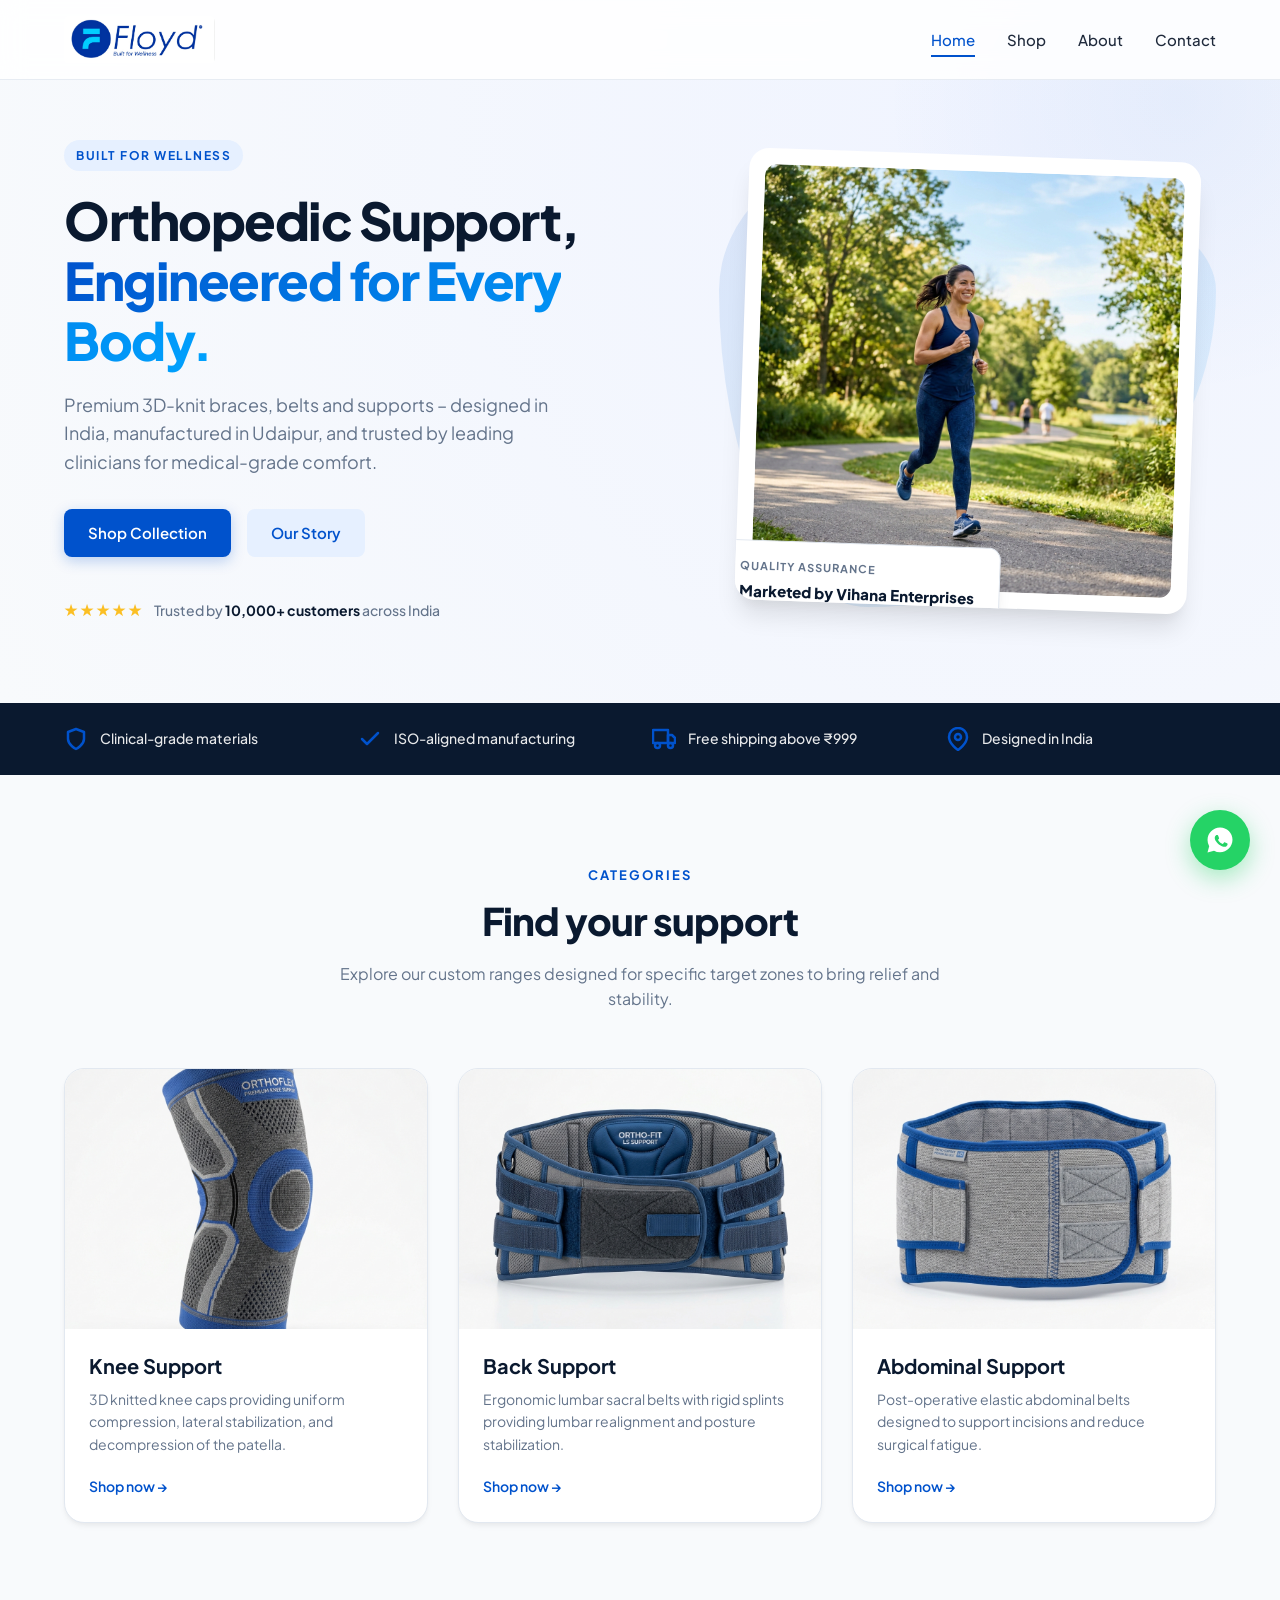
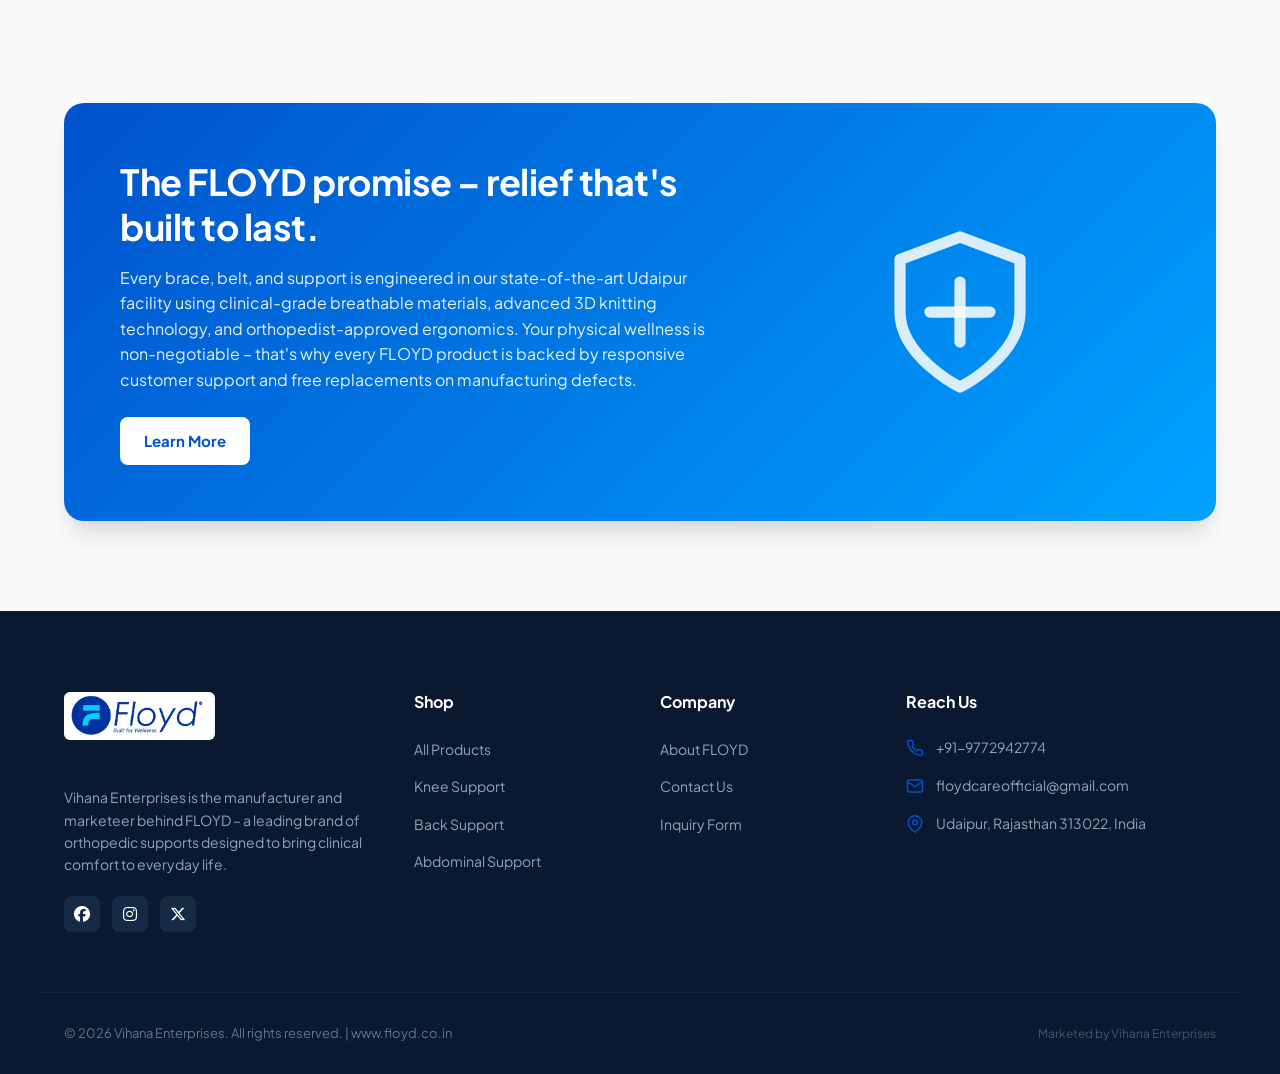
==== commit aba06c16: "Update footer copyright links to reflect the correct domain for Vihana Enterprises" ====
--- a/index.html
+++ b/index.html
@@ -255,7 +255,7 @@
         </div>
         
         <div class="container footer-bottom">
-            <p class="footer-copy">&copy; 2026 Vihana Enterprises. All rights reserved. | www.floyd.com</p>
+            <p class="footer-copy">&copy; 2026 Vihana Enterprises. All rights reserved. | www.floyd.co.in</p>
             <p style="color: #475569; font-size: 12px;">Marketed by Vihana Enterprises</p>
         </div>
     </footer>
--- a/styles.css
+++ b/styles.css
@@ -1410,6 +1410,12 @@
         width: calc(100% - 48px);
     }
     
+    .hero {
+        padding: calc(var(--header-height) + 40px) 0 60px 0;
+        background: linear-gradient(180deg, rgba(255, 255, 255, 0.85) 0%, rgba(240, 244, 255, 0.9) 100%), url('assets/hero_banner.png') no-repeat center center;
+        background-size: cover;
+    }
+    
     .hero-grid {
         grid-template-columns: 1fr;
         gap: 40px;
@@ -1430,13 +1436,7 @@
     }
     
     .hero-image-wrapper {
-        order: -1;
-        margin-bottom: 20px;
-    }
-    
-    .hero-image-card {
-        transform: rotate(0);
-        max-width: 360px;
+        display: none;
     }
     
     .categories-grid {
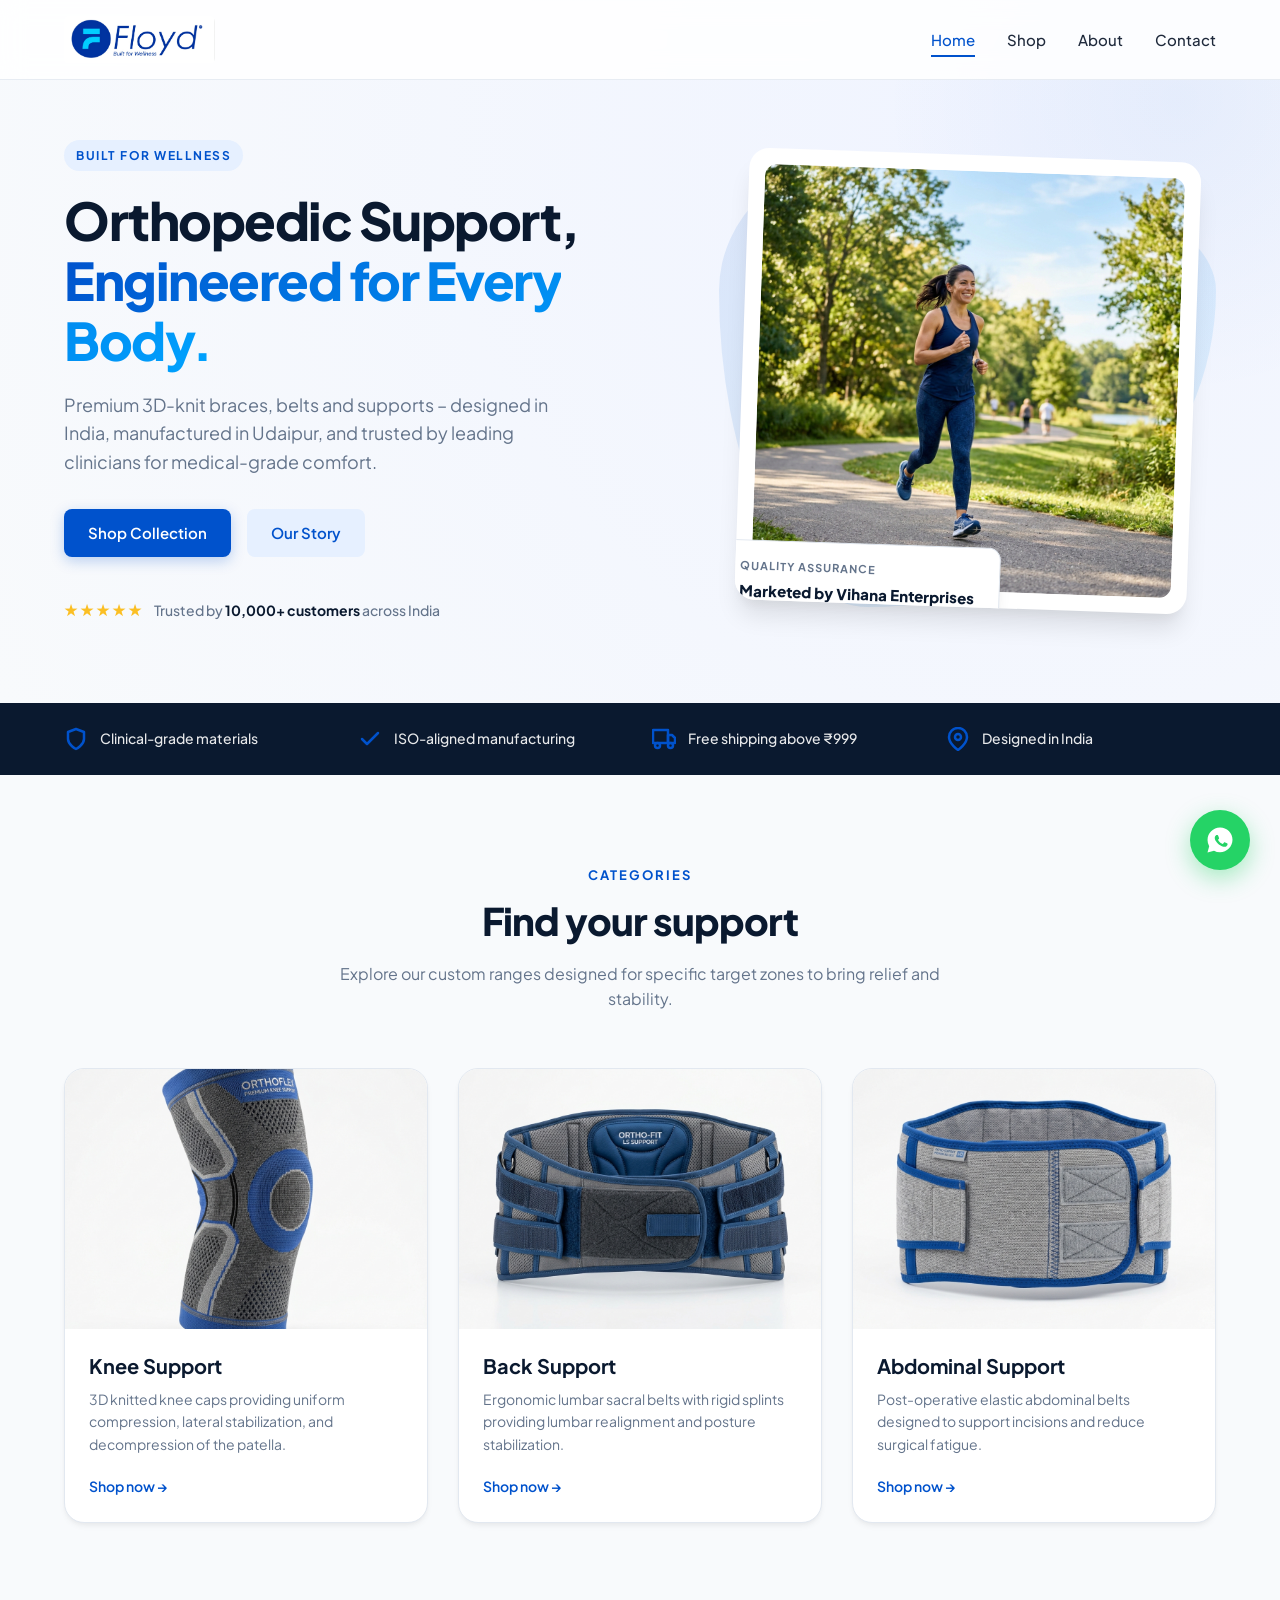
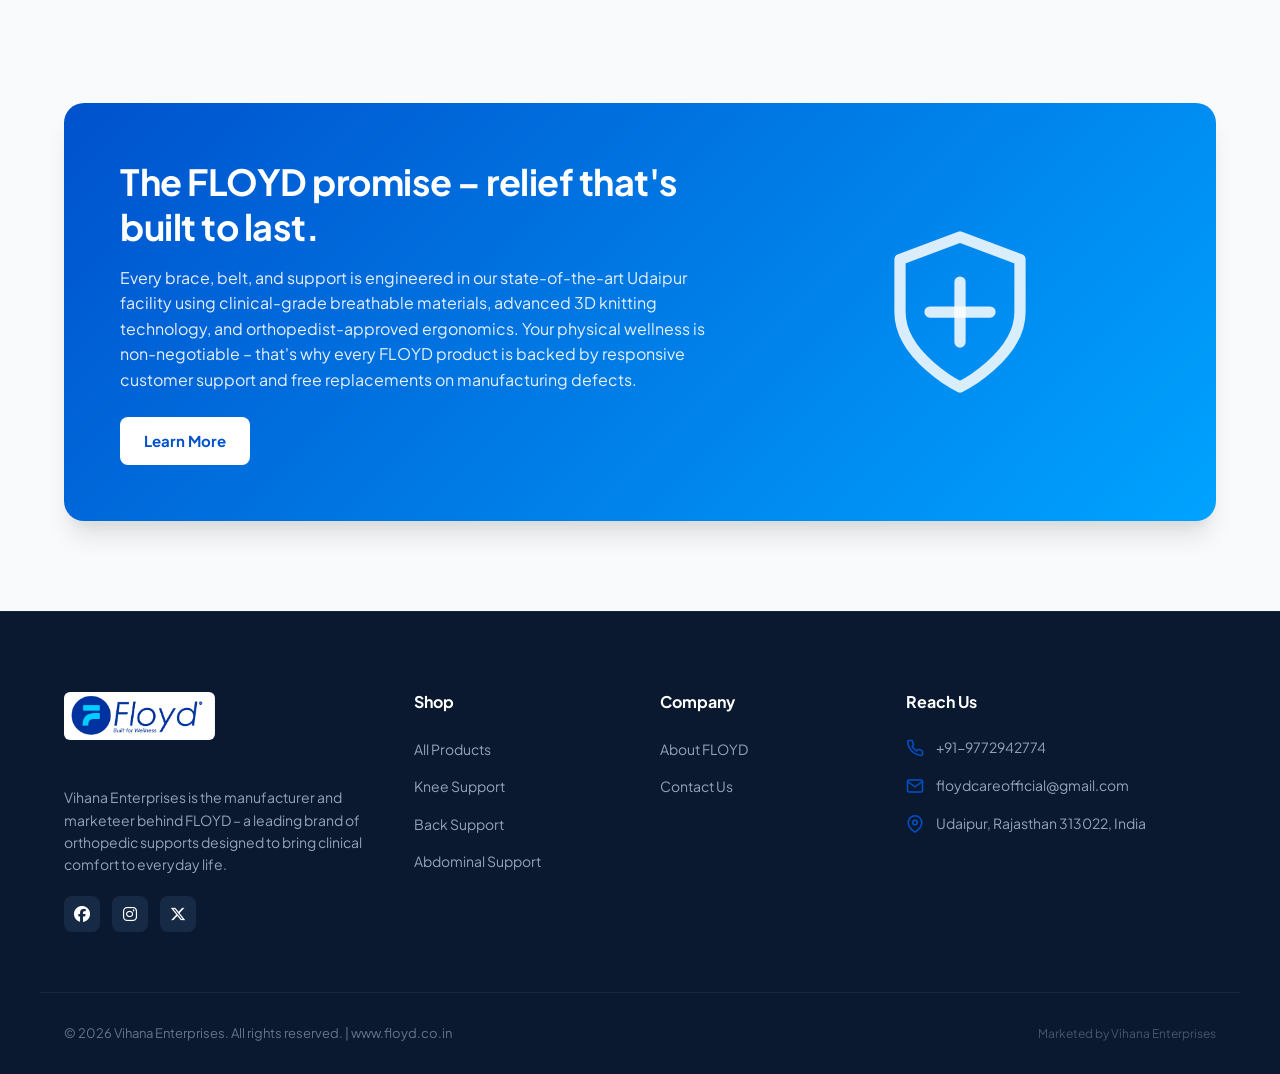
==== commit bd08af80: "feat: Implement dynamic product detail overlay with enhanced features and reviews - Added a new prod" ====
--- a/index.html
+++ b/index.html
@@ -199,10 +199,10 @@
                     <a href="https://facebook.com" class="social-icon facebook" target="_blank" aria-label="Facebook">
                         <i class="fa-brands fa-facebook" style="color: rgb(255, 255, 255);"></i>
                     </a>
-                    <a href="https://instagram.com" class="social-icon instagram" target="_blank" aria-label="Instagram">
+                    <a href="https://www.instagram.com/floyd_wellnessstore?igsh=azV6aXJ0bWRpNHFj" class="social-icon instagram" target="_blank" aria-label="Instagram">
                         <i class="fa-brands fa-instagram" style="color: rgb(255, 255, 255);"></i>
                     </a>
-                    <a href="https://twitter.com" class="social-icon twitter" target="_blank" aria-label="Twitter">
+                    <a href="https://x.com/FLOYDCARE" class="social-icon twitter" target="_blank" aria-label="Twitter">
                         <i class="fa-brands fa-x-twitter" style="color: rgb(255, 255, 255);"></i>
                     </a>
                 </div>
@@ -223,7 +223,6 @@
                 <ul class="footer-links">
                     <li><a href="about.html">About FLOYD</a></li>
                     <li><a href="contact.html">Contact Us</a></li>
-                    <li><a href="contact.html">Inquiry Form</a></li>
                 </ul>
             </div>
             
@@ -260,52 +259,7 @@
         </div>
     </footer>
 
-    <!-- Inquiry Modal -->
-    <div class="modal" id="inquiry-modal">
-        <div class="modal-backdrop"></div>
-        <div class="modal-content">
-            <button class="modal-close" id="modal-close" aria-label="Close Modal">&times;</button>
-            <h2 class="modal-title">Product Inquiry</h2>
-            <p class="modal-subtitle">Submit details below and click to send inquiry instantly over WhatsApp.</p>
-            
-            <form id="inquiry-form">
-                <div class="form-group">
-                    <label class="form-label" for="inquiry-name">Your Name *</label>
-                    <input type="text" id="inquiry-name" class="form-input" placeholder="Enter your full name" required>
-                    <div class="form-error"></div>
-                </div>
-                
-                <div class="form-group">
-                    <label class="form-label" for="inquiry-phone">WhatsApp Number *</label>
-                    <input type="tel" id="inquiry-phone" class="form-input" placeholder="e.g. +91 9876543210" required>
-                    <div class="form-error"></div>
-                </div>
-                
-                <div class="form-group">
-                    <label class="form-label" for="inquiry-email">Email Address (Optional)</label>
-                    <input type="email" id="inquiry-email" class="form-input" placeholder="name@example.com">
-                    <div class="form-error"></div>
-                </div>
-                
-                <div class="form-group">
-                    <label class="form-label" for="inquiry-product">Select Product</label>
-                    <select id="inquiry-product" class="form-input">
-                        <option value="FLOYD 2D Knitted Knee Cap">FLOYD 2D Knitted Knee Cap</option>
-                        <option value="FLOYD Lumbar Sacral (LS) Belt">FLOYD Lumbar Sacral (LS) Belt</option>
-                        <option value="FLOYD Abdominal Support Belt">FLOYD Abdominal Support Belt</option>
-                        <option value="FLOYD Contour Lumbar Belt">FLOYD Contour Lumbar Belt</option>
-                    </select>
-                </div>
-                
-                <div class="form-group">
-                    <label class="form-label" for="inquiry-message">Your Message / Requirements</label>
-                    <textarea id="inquiry-message" class="form-input" placeholder="Ask about sizes, bulk orders, shipping details, etc."></textarea>
-                </div>
-                
-                <button type="submit" class="btn btn-primary" style="width: 100%;" id="submit-inquiry">Send via WhatsApp</button>
-            </form>
-        </div>
-    </div>
+
 
     <!-- WhatsApp Floating Widget -->
     <div class="whatsapp-widget">
--- a/styles.css
+++ b/styles.css
@@ -1559,6 +1559,532 @@
     }
     
     .whatsapp-tooltip {
-        display: none; /* Hide tooltip on small mobile screens */
-    }
-}
+        display: none;
+    }
+}
+
+/* ==========================================================================
+   Premium Product Detail Page / Overlay Styles (Apple + Amazon inspired)
+   ========================================================================== */
+
+.product-detail-overlay {
+    position: fixed;
+    top: 0;
+    left: 0;
+    width: 100%;
+    height: 100%;
+    background-color: var(--bg-main);
+    z-index: 3000;
+    overflow-y: auto;
+    display: none;
+    opacity: 0;
+    transform: translateY(30px);
+    transition: opacity 0.35s cubic-bezier(0.4, 0, 0.2, 1), transform 0.35s cubic-bezier(0.4, 0, 0.2, 1);
+}
+
+.product-detail-overlay.active {
+    display: block;
+    opacity: 1;
+    transform: translateY(0);
+}
+
+/* Header style inside detail view */
+.detail-header {
+    background-color: var(--bg-white);
+    border-bottom: 1px solid var(--border-color);
+    position: sticky;
+    top: 0;
+    z-index: 100;
+    box-shadow: var(--shadow-sm);
+    padding: 16px 0;
+}
+
+.detail-header-content {
+    display: flex;
+    justify-content: space-between;
+    align-items: center;
+}
+
+.back-btn {
+    background: transparent;
+    border: none;
+    color: var(--accent-blue);
+    font-size: 16px;
+    font-weight: 600;
+    cursor: pointer;
+    display: flex;
+    align-items: center;
+    gap: 8px;
+    transition: var(--transition-smooth);
+    padding: 8px 16px;
+    border-radius: var(--border-radius-sm);
+}
+
+.back-btn:hover {
+    background-color: var(--accent-light);
+    color: #0045b5;
+}
+
+.detail-logo img {
+    height: 40px;
+    width: auto;
+}
+
+/* Body container styling */
+.detail-content-body {
+    padding: 40px 0 80px 0;
+}
+
+/* Main Grid: Left Section (45%) and Right Section (55%) */
+.detail-main-grid {
+    display: grid;
+    grid-template-columns: 0.45fr 0.55fr;
+    gap: 48px;
+    background-color: var(--bg-white);
+    border-radius: var(--border-radius-lg);
+    border: 1px solid var(--border-color);
+    padding: 40px;
+    box-shadow: var(--shadow-md);
+    margin-bottom: 40px;
+}
+
+/* Left Section: Thumbnail gallery + Main Image */
+.detail-left-section {
+    display: flex;
+    gap: 20px;
+}
+
+.thumbnail-gallery {
+    display: flex;
+    flex-direction: column;
+    gap: 12px;
+    flex-shrink: 0;
+}
+
+.thumbnail-item {
+    width: 60px;
+    height: 60px;
+    border: 1px solid var(--border-color);
+    border-radius: var(--border-radius-sm);
+    overflow: hidden;
+    cursor: pointer;
+    transition: var(--transition-smooth);
+    background-color: var(--bg-main);
+}
+
+.thumbnail-item img {
+    width: 100%;
+    height: 100%;
+    object-fit: cover;
+}
+
+.thumbnail-item:hover,
+.thumbnail-item.active {
+    border-color: var(--accent-blue);
+    box-shadow: 0 0 0 2px rgba(30, 94, 255, 0.15);
+}
+
+.main-image-container {
+    flex-grow: 1;
+    border: 1px solid var(--border-color);
+    border-radius: var(--border-radius-md);
+    overflow: hidden;
+    box-shadow: var(--shadow-sm);
+    background-color: var(--bg-main);
+    display: flex;
+    justify-content: center;
+    align-items: center;
+    position: relative;
+    padding: 20px;
+}
+
+.main-image-container img {
+    max-width: 100%;
+    max-height: 420px;
+    object-fit: contain;
+    transition: transform 0.3s ease;
+}
+
+.main-image-container:hover img {
+    transform: scale(1.06);
+}
+
+/* Right Section details */
+.detail-right-section {
+    display: flex;
+    flex-direction: column;
+}
+
+.detail-meta-category {
+    font-size: 12px;
+    font-weight: 700;
+    text-transform: uppercase;
+    color: var(--accent-blue);
+    letter-spacing: 1.5px;
+    margin-bottom: 8px;
+}
+
+.detail-product-title {
+    font-size: 30px;
+    font-weight: 800;
+    color: var(--primary-color);
+    margin-bottom: 12px;
+    line-height: 1.2;
+}
+
+.detail-rating-row {
+    display: flex;
+    align-items: center;
+    gap: 12px;
+    margin-bottom: 24px;
+    font-size: 14px;
+}
+
+.detail-stars {
+    color: #FBBF24;
+    letter-spacing: 1px;
+}
+
+.detail-rating-val {
+    color: var(--text-muted);
+}
+
+.detail-size-selector {
+    margin-bottom: 24px;
+}
+
+.selector-label {
+    display: block;
+    font-size: 14px;
+    font-weight: 700;
+    color: var(--primary-color);
+    margin-bottom: 10px;
+}
+
+.size-options {
+    display: flex;
+    gap: 10px;
+}
+
+.size-btn {
+    min-width: 48px;
+    height: 44px;
+    border: 1px solid var(--border-color);
+    background: var(--bg-white);
+    color: var(--primary-color);
+    font-size: 14px;
+    font-weight: 700;
+    border-radius: var(--border-radius-sm);
+    cursor: pointer;
+    transition: var(--transition-smooth);
+    display: flex;
+    justify-content: center;
+    align-items: center;
+}
+
+.size-btn:hover {
+    border-color: var(--accent-blue);
+    color: var(--accent-blue);
+}
+
+.size-btn.active {
+    border-color: var(--accent-blue);
+    background-color: var(--accent-blue);
+    color: #fff;
+    box-shadow: 0 4px 10px rgba(30, 94, 255, 0.25);
+}
+
+.detail-cta-row {
+    display: flex;
+    gap: 16px;
+    margin-bottom: 32px;
+}
+
+.detail-cta-row .btn {
+    flex: 1;
+    height: 48px;
+    font-size: 16px;
+    font-weight: 700;
+}
+
+.detail-features-section {
+    border-top: 1px solid var(--border-color);
+    padding-top: 24px;
+}
+
+.detail-section-title {
+    font-size: 18px;
+    font-weight: 800;
+    color: var(--primary-color);
+    margin-bottom: 16px;
+    letter-spacing: -0.3px;
+}
+
+.detail-features-list {
+    list-style: none;
+    display: flex;
+    flex-direction: column;
+    gap: 10px;
+}
+
+.detail-features-list li {
+    font-size: 14px;
+    color: var(--text-muted);
+    position: relative;
+    padding-left: 24px;
+}
+
+.detail-features-list li::before {
+    content: "✓";
+    position: absolute;
+    left: 0;
+    top: -2px;
+    color: var(--accent-blue);
+    font-weight: 900;
+    font-size: 15px;
+}
+
+/* Bottom Sections layout */
+.detail-bottom-section {
+    display: grid;
+    grid-template-columns: 1fr;
+    gap: 32px;
+}
+
+.detail-desc-box,
+.detail-specs-box,
+.detail-faq-box,
+.detail-reviews-box {
+    background-color: var(--bg-white);
+    border-radius: var(--border-radius-lg);
+    border: 1px solid var(--border-color);
+    padding: 32px;
+    box-shadow: var(--shadow-sm);
+}
+
+.detail-desc-box p {
+    font-size: 15px;
+    line-height: 1.7;
+    color: var(--text-muted);
+}
+
+/* Specs table */
+.specs-grid {
+    display: grid;
+    grid-template-columns: repeat(2, 1fr);
+    gap: 16px;
+}
+
+.specs-row {
+    display: flex;
+    justify-content: space-between;
+    padding: 12px 16px;
+    background-color: var(--bg-main);
+    border-radius: var(--border-radius-sm);
+}
+
+.specs-label {
+    font-weight: 700;
+    color: var(--primary-color);
+    font-size: 14px;
+}
+
+.specs-value {
+    color: var(--text-muted);
+    font-size: 14px;
+}
+
+/* FAQs accordion */
+.faq-item {
+    border-bottom: 1px solid var(--border-color);
+    padding: 16px 0;
+}
+
+.faq-item:last-child {
+    border-bottom: none;
+}
+
+.faq-question {
+    font-size: 15px;
+    font-weight: 700;
+    color: var(--primary-color);
+    cursor: pointer;
+    display: flex;
+    justify-content: space-between;
+    align-items: center;
+}
+
+.faq-question::after {
+    content: "+";
+    font-size: 20px;
+    color: var(--accent-blue);
+    font-weight: 700;
+    transition: transform 0.2s ease;
+}
+
+.faq-item.active .faq-question::after {
+    content: "−";
+    transform: rotate(180deg);
+}
+
+.faq-answer {
+    font-size: 14px;
+    color: var(--text-muted);
+    line-height: 1.6;
+    margin-top: 10px;
+    display: none;
+}
+
+.faq-item.active .faq-answer {
+    display: block;
+}
+
+/* Reviews Score summary */
+.reviews-summary-grid {
+    display: flex;
+    gap: 40px;
+    align-items: center;
+    border-bottom: 1px solid var(--border-color);
+    padding-bottom: 24px;
+    margin-bottom: 24px;
+}
+
+.reviews-score-card {
+    text-align: center;
+    background-color: var(--accent-light);
+    padding: 24px;
+    border-radius: var(--border-radius-md);
+    min-width: 140px;
+}
+
+.score-num {
+    font-size: 36px;
+    font-weight: 800;
+    color: var(--accent-blue);
+    line-height: 1;
+    margin-bottom: 6px;
+}
+
+.score-stars {
+    color: #FBBF24;
+    margin-bottom: 8px;
+    font-size: 12px;
+}
+
+.score-count {
+    font-size: 12px;
+    color: var(--text-muted);
+}
+
+.reviews-progress-bars {
+    flex-grow: 1;
+    display: flex;
+    flex-direction: column;
+    gap: 8px;
+}
+
+.progress-row {
+    display: flex;
+    align-items: center;
+    font-size: 13px;
+    color: var(--text-muted);
+    gap: 12px;
+}
+
+.progress-row span:first-child {
+    min-width: 48px;
+}
+
+.progress-row span:last-child {
+    min-width: 32px;
+    text-align: right;
+}
+
+.progress-bar-bg {
+    flex-grow: 1;
+    height: 8px;
+    background-color: var(--border-color);
+    border-radius: 4px;
+    overflow: hidden;
+}
+
+.progress-bar-fill {
+    height: 100%;
+    background-color: #FBBF24;
+    border-radius: 4px;
+}
+
+/* Reviews list items */
+.reviews-list {
+    display: flex;
+    flex-direction: column;
+    gap: 20px;
+}
+
+.review-item {
+    border-bottom: 1px solid var(--border-color);
+    padding-bottom: 20px;
+}
+
+.review-item:last-child {
+    border-bottom: none;
+    padding-bottom: 0;
+}
+
+.review-header {
+    display: flex;
+    justify-content: space-between;
+    margin-bottom: 8px;
+    font-size: 14px;
+}
+
+.review-user {
+    font-weight: 700;
+    color: var(--primary-color);
+}
+
+.review-date {
+    color: var(--text-muted);
+    font-size: 12px;
+}
+
+.review-body {
+    font-size: 14px;
+    line-height: 1.6;
+    color: var(--text-muted);
+}
+
+/* Responsive Overrides for detail page */
+@media (max-width: 900px) {
+    .detail-main-grid {
+        grid-template-columns: 1fr;
+        gap: 32px;
+        padding: 24px;
+    }
+    
+    .detail-left-section {
+        flex-direction: column-reverse;
+    }
+    
+    .thumbnail-gallery {
+        flex-direction: row;
+        overflow-x: auto;
+        padding-bottom: 8px;
+    }
+    
+    .specs-grid {
+        grid-template-columns: 1fr;
+    }
+}
+
+@media (max-width: 500px) {
+    .reviews-summary-grid {
+        flex-direction: column;
+        align-items: stretch;
+        gap: 20px;
+    }
+    
+    .detail-cta-row {
+        flex-direction: column;
+    }
+}
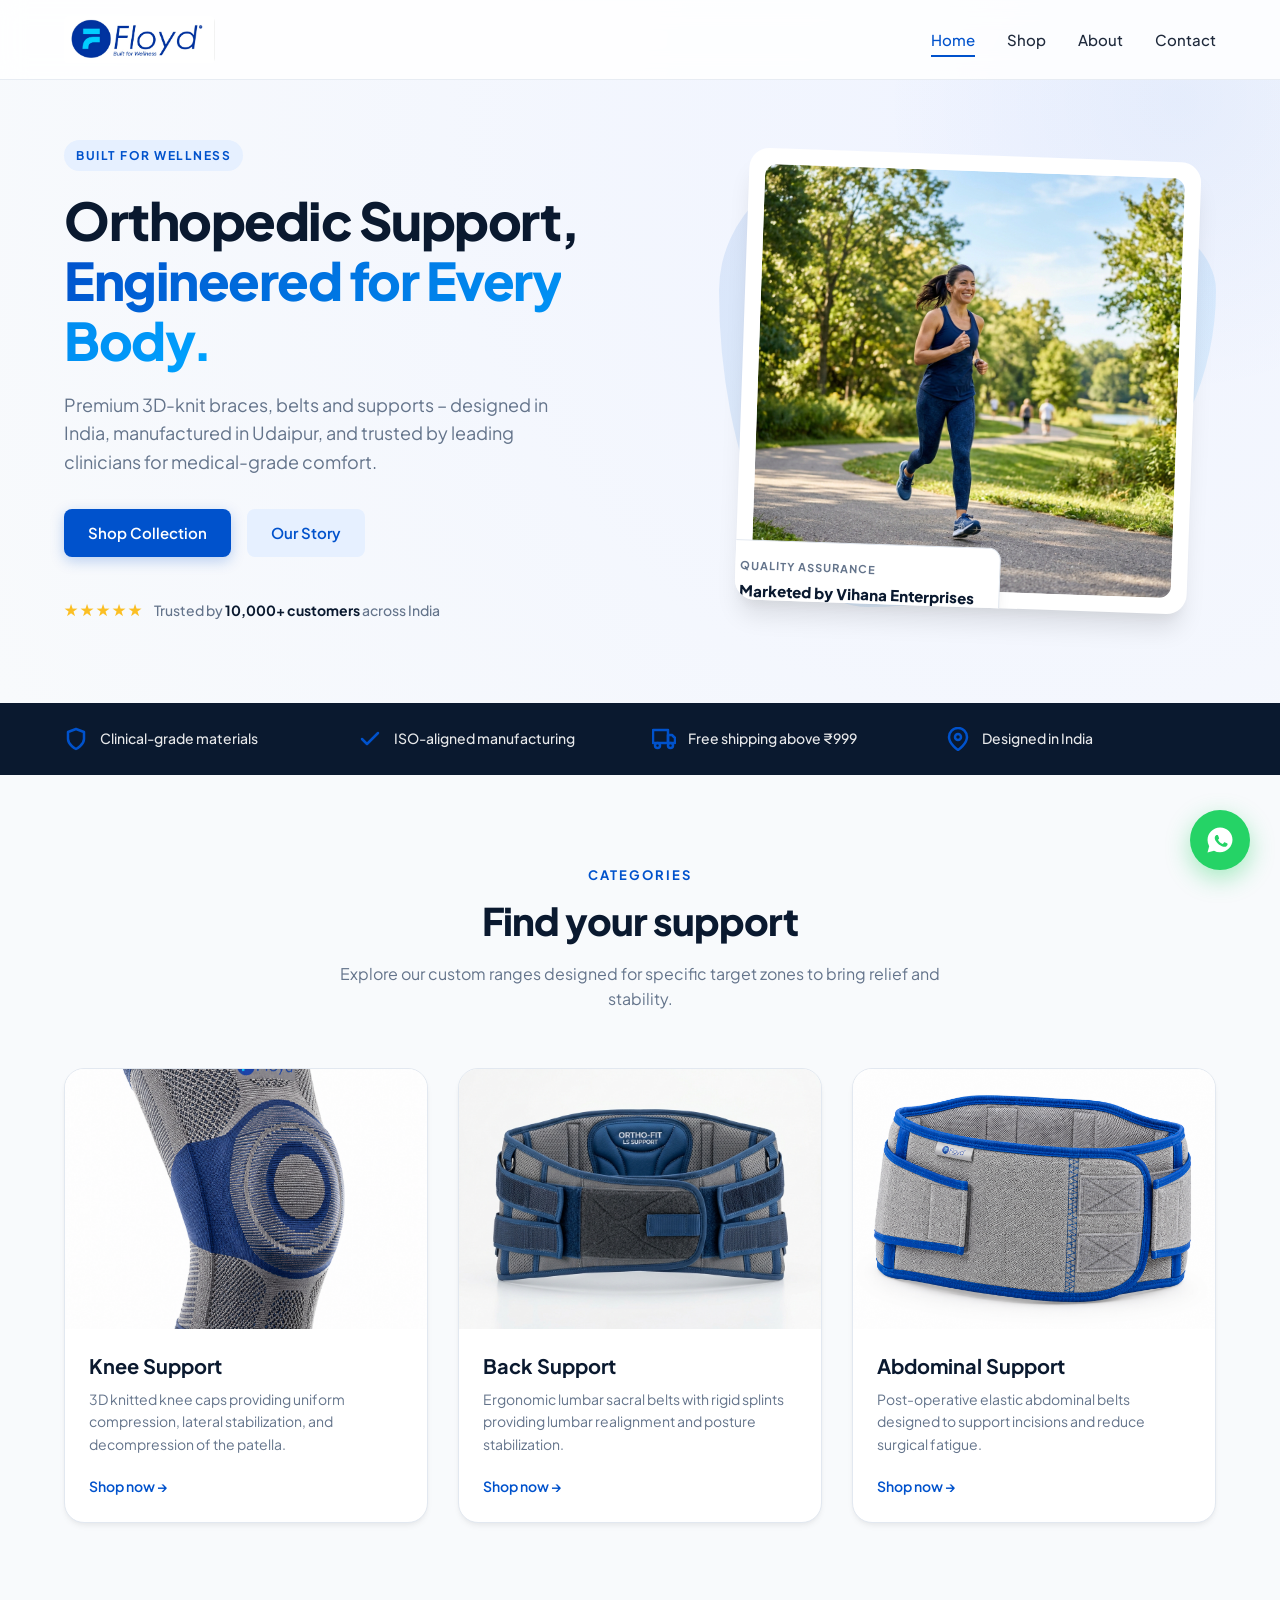
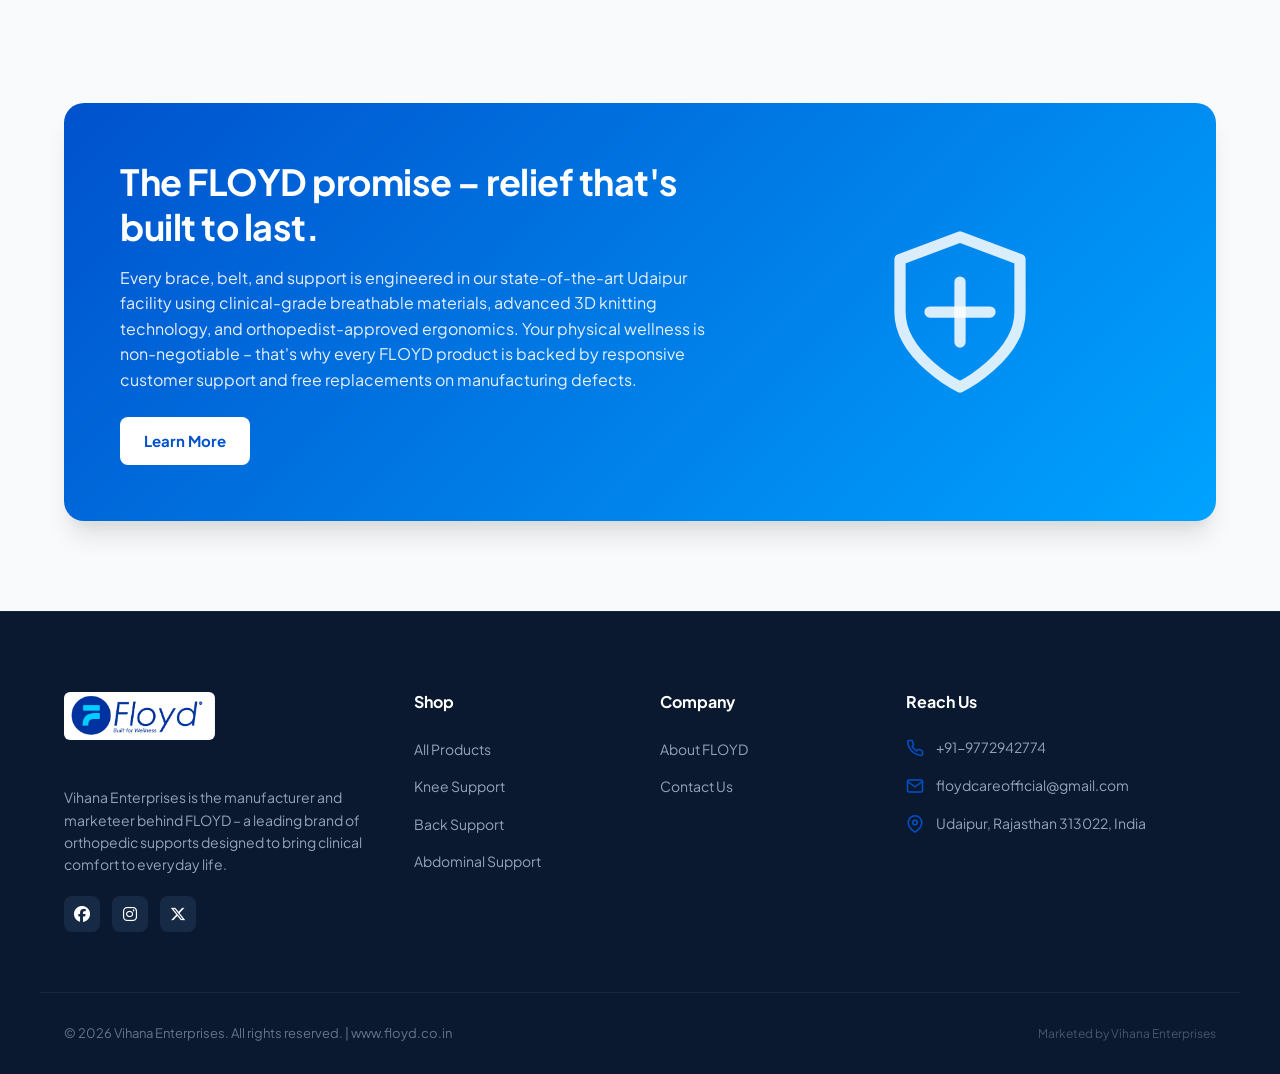
==== commit eb07aa11: "Initial commit: Clean Floyd website with real product images - Added homepage, products, about, and " ====
--- a/index.html
+++ b/index.html
@@ -120,7 +120,7 @@
                     <!-- Knee Support Card -->
                     <div class="category-card" id="cat-knee">
                         <div class="category-img-container">
-                            <img src="assets/knee_support.png" alt="FLOYD Knee Supports">
+                            <img src="assets/data/FLOYD 2D Knitted Knee Cap/1.png" alt="FLOYD Knee Supports">
                         </div>
                         <div class="category-content">
                             <h3 class="category-title">Knee Support</h3>
@@ -144,7 +144,7 @@
                     <!-- Abdominal Support Card -->
                     <div class="category-card" id="cat-abdominal">
                         <div class="category-img-container">
-                            <img src="assets/abdominal_support.png" alt="FLOYD Abdominal Supports">
+                            <img src="assets/data/FLOYD Abdominal Support Belt/1.png" alt="FLOYD Abdominal Supports">
                         </div>
                         <div class="category-content">
                             <h3 class="category-title">Abdominal Support</h3>
